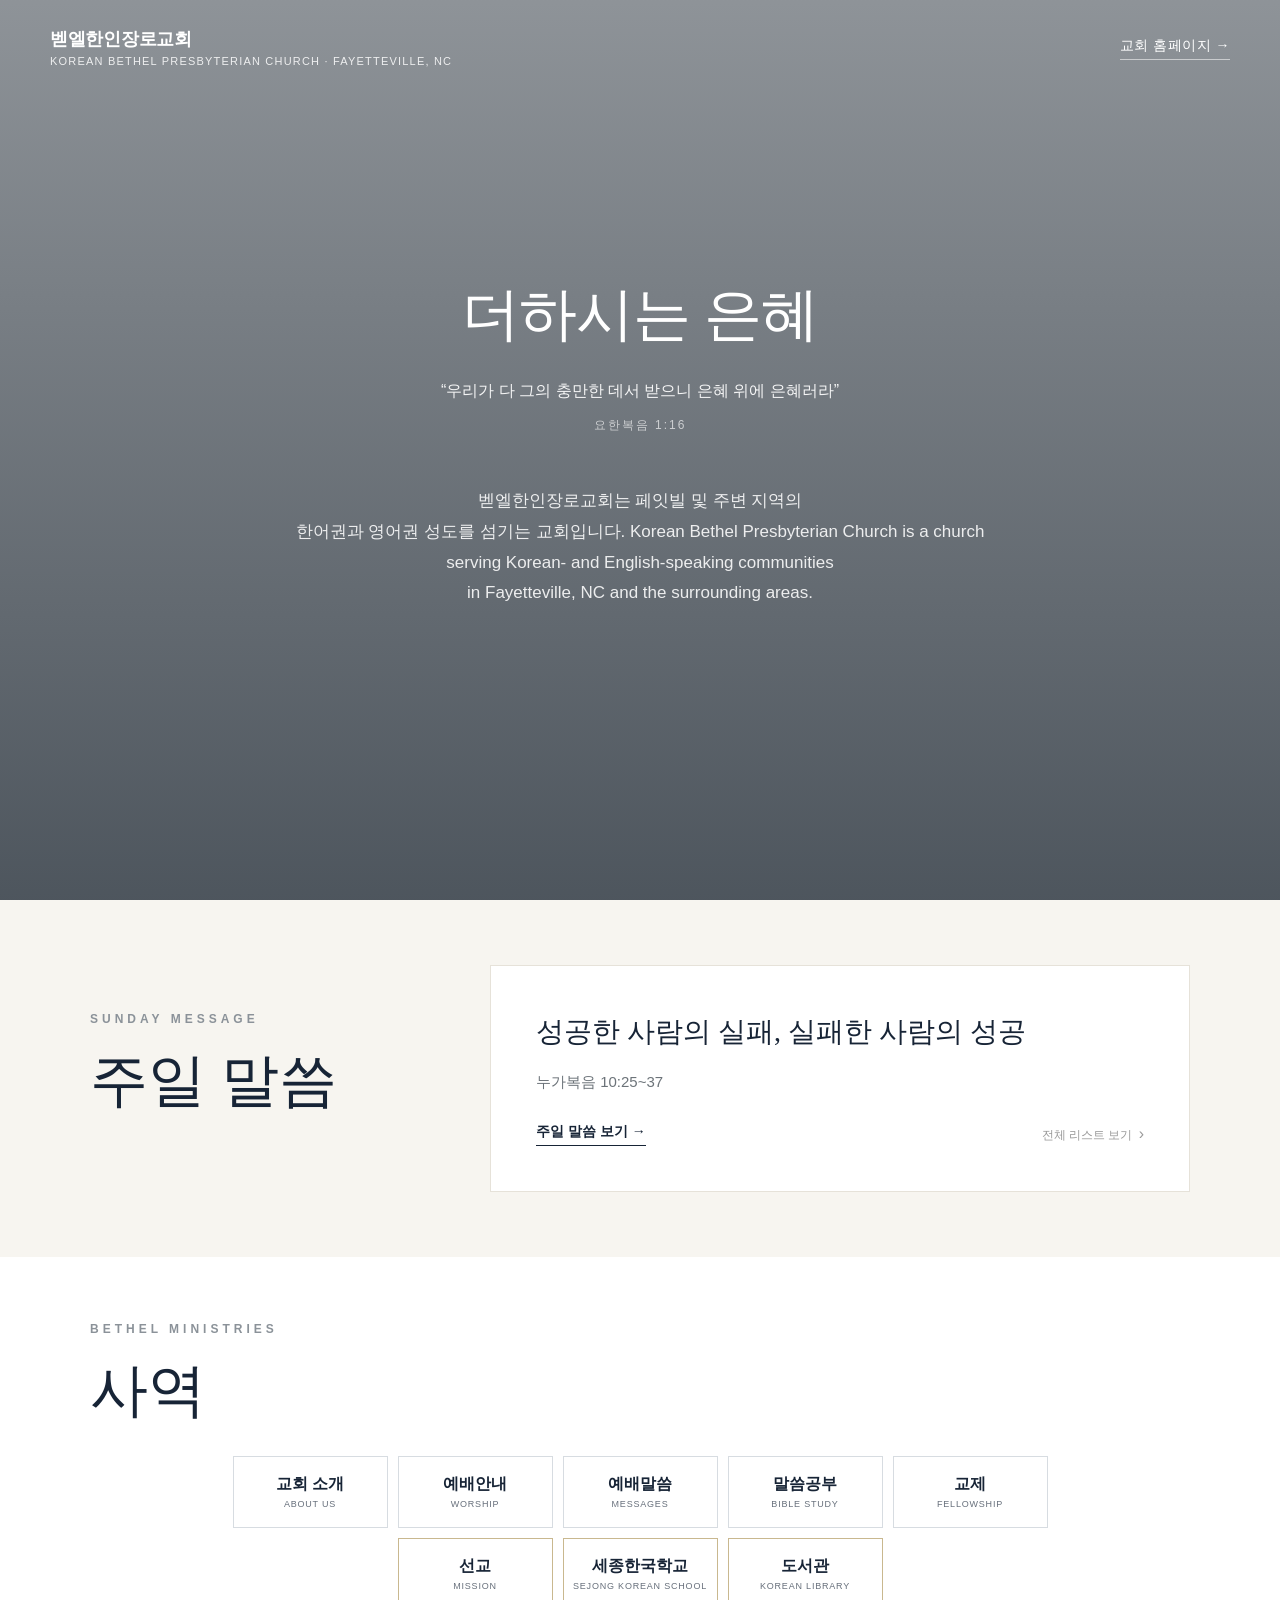
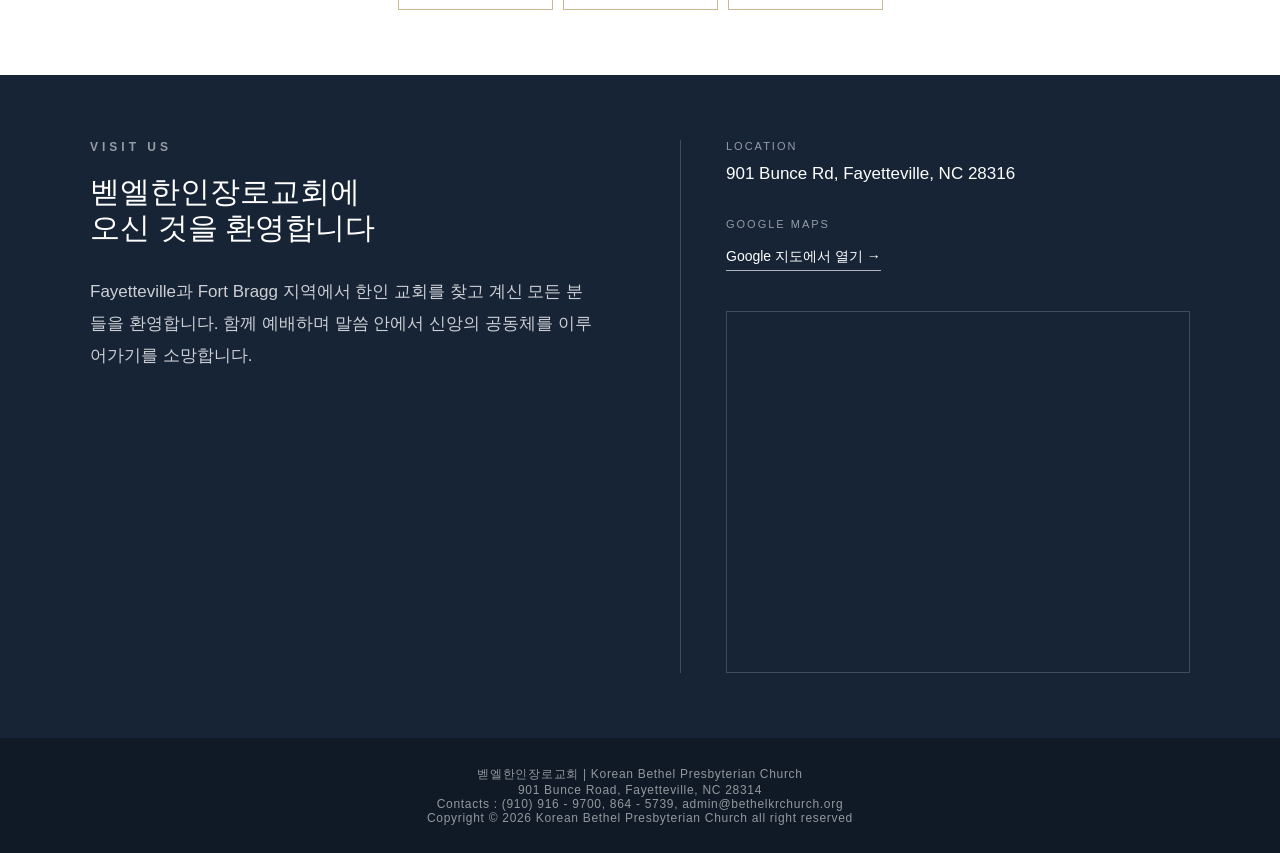
==== index.html @ b71394f2 "Revise church intro and update navigation links Updated church introduction text and added new links" ====
<!DOCTYPE html>
<html lang="ko">
<head>
  <meta charset="UTF-8">
  <meta name="viewport" content="width=device-width, initial-scale=1.0">

  <title>벧엘한인장로교회 | Korean Bethel Presbyterian Church | Fayetteville Korean Church</title>

  <meta name="description"
        content="Korean Bethel Presbyterian Church is a Korean church in Fayetteville, North Carolina. Join us for Korean worship, English ministry, Sunday worship, Bible study, youth ministry, fellowship, Korean school, and Korean library.">

  <meta name="keywords"
        content="Fayetteville Korean Church, Korean Church Fayetteville NC, Fayetteville NC Korean Church, 벧엘한인장로교회, Korean Bethel Presbyterian Church">

  <!-- Google doesn't use meta name="keywords" for ranking -->

  <meta name="robots" content="index, follow">

  <!-- DNS 설정 변경 후 적용
  <link rel="canonical" href="https://bethelkrchurch.org/">
  -->

  <meta property="og:title"
        content="Fayetteville Korean Church | Korean Bethel Presbyterian Church">

  <meta property="og:description"
        content="A Korean church serving Fayetteville, Fort Bragg, and the surrounding North Carolina community.">

  <script type="application/ld+json">
  {
    "@context": "https://schema.org",
    "@type": "Church",
    "name": "Korean Bethel Presbyterian Church",
    "alternateName": "벧엘한인장로교회",
    "url": "https://bethelkrchurch.org/",
    "description": "A Korean church serving Fayetteville, North Carolina and the surrounding community.",
    "address": {
      "@type": "PostalAddress",
      "addressLocality": "Fayetteville",
      "addressRegion": "NC",
      "addressCountry": "US"
    }
  }
  </script>

  
  <link rel="stylesheet" href="./assets/css/style.css">
</head>


<body>


  <!-- ======================================
       HERO: Church Theme
  ======================================= -->

  <section class="hero">

    <header class="header">

      <div class="church-name">

        <div class="ko">
          벧엘한인장로교회
        </div>

        <div class="en">
          Korean Bethel Presbyterian Church
          · Fayetteville, NC
        </div>

      </div>


      <a
        href="https://www.bethelkrchurch.org/"
        target="_blank"
        rel="noopener"
        class="nav-link">

        교회 홈페이지 →

      </a>

    </header>


    <main class="hero-content">

      <!-- SEO / LOCATION -->
      <!-- <h1 class="seo-title"> Fayetteville Korean Church </h1> -->

      <!-- 2026 CHURCH THEME -->
      <!-- <div class="small-title">2026 CHURCH THEME</div> -->
      <div class="theme-korean">더하시는 은혜</div>
      <div class="verse">“우리가 다 그의 충만한 데서 받으니 은혜 위에 은혜러라”
        <span>요한복음 1:16 </span>
      </div>
	  
	  <p class="church-intro">
		벧엘한인장로교회는 페잇빌 및 주변 지역의<br> 
		한어권과 영어권 성도를 섬기는 교회입니다.

		<span class="church-intro-en">
		Korean Bethel Presbyterian Church is a church<br>
		serving Korean- and English-speaking communities<br>
		in Fayetteville, NC and the surrounding areas.
		</span>
	  </p>

    </main>

  </section>



  <!-- ======================================
       SUNDAY MESSAGE
  ======================================= -->

  <section class="section sunday-message">

    <div class="section-inner">
      <div class="message-grid">
	  
        <div>
          <div class="section-label">SUNDAY MESSAGE</div>
          <h2 class="section-title">주일 말씀</h2>
          <!-- <p class="message-description">주일예배 말씀을 만나보세요.</p> -->
        </div>

        <div class="message-card">
          <!-- <div class="date">SUNDAY WORSHIP</div> -->
          <h3>성공한 사람의 실패, 실패한 사람의 성공</h3>
          <p>누가복음 10:25~37</p>

		  <div class="message-links">
			  <a href="https://youtu.be/2qtgqJYjHQY?si=_G63cn7wl_Z23UoJ"
				target="_blank"
				rel="noopener"
				class="text-link">

				주일 말씀 보기 →

			  </a>
			  
			  <a href="https://www.bethelkrchurch.org/board/view.do?&iboardmanagerseq=6"
				target="_blank"
				rel="noopener"
				class="more-link">

				<span style="color:#999">전체 리스트 보기</span> 
				<span class="more-arrow">›</span>
			  </a>
			  
		  </div>
        </div>
      
	  </div>
    </div>

  </section>



  <!-- ======================================
       CHURCH MINISTRY / MENU
  ======================================= -->

  <section class="section ministry-menu">

    <div class="section-inner">

      <div class="section-label">BETHEL MINISTRIES</div>
	  <h2 class="section-title">사역</h2>


      <div class="menu-row menu-row-top">
	  
	  	<a
          href="./about_us.html"
          target="_blank"
          rel="noopener"
          class="menu-card menu-card-primary">
          <div class="ko">교회 소개</div>
          <div class="en">About Us</div>
        </a>

		<a
		  href="./worship.html"
		  class="menu-card menu-card-primary">
		  <div class="ko">예배안내</div>
		  <div class="en">Worship</div>

		</a>

        <a
          href="https://www.bethelkrchurch.org/board/view.do?&iboardmanagerseq=6"
          target="_blank"
          rel="noopener"
          class="menu-card menu-card-primary">
          <div class="ko">예배말씀</div>
          <div class="en">Messages</div>
        </a>
		        
		<a
          href="https://www.bethelkrchurch.org/board/list.do?iboardmanagerseq=16"
          target="_blank"
          rel="noopener"
          class="menu-card menu-card-primary">
          <div class="ko">말씀공부</div>
          <div class="en">Bible Study</div>
        </a>
	
        <a
          href="./community.html"
          target="_blank"
          rel="noopener"
          class="menu-card menu-card-primary">
          <div class="ko">교제</div>
          <div class="en">Fellowship</div>
        </a>

      </div>

      <div class="menu-row menu-row-bottom">

        <a
          href="https://www.bethelkrchurch.org/"
          target="_blank"
          rel="noopener"
          class="menu-card menu-card-secondary">
          <div class="ko">선교</div>
          <div class="en">Mission</div>
        </a>

        <a
          href="https://www.bethelkrchurch.org/"
          target="_blank"
          rel="noopener"
          class="menu-card menu-card-secondary">
          <div class="ko">세종한국학교</div>
          <div class="en">Sejong Korean School</div>
        </a>

        <a
          href="https://www.bethelkrchurch.org/"
          target="_blank"
          rel="noopener"
          class="menu-card menu-card-secondary">
          <div class="ko">도서관</div>
          <div class="en">Korean Library</div>
        </a>

      </div>

    </div>

  </section>



  <!-- ======================================
       VISIT US
  ======================================= -->

  <section class="section visit">

    <div class="section-inner">


      <div class="visit-grid">

        <div>

          <div class="section-label">VISIT US</div>

          <h2 class="section-title visit-title">
            벧엘한인장로교회에<br>
            오신 것을 환영합니다
          </h2>

          <p class="visit-intro">
            Fayetteville과 Fort Bragg 지역에서
            한인 교회를 찾고 계신 모든 분들을
            환영합니다.

            함께 예배하며 말씀 안에서
            신앙의 공동체를 이루어가기를 소망합니다.
          </p>

        </div>



        <div class="visit-info">


          <div class="visit-item">

            <div class="label">
              LOCATION
            </div>

            <div class="value">
              901 Bunce Rd, Fayetteville, NC 28316
            </div>

          </div>
		  
          <div class="visit-item">

            <div class="label">
              GOOGLE MAPS
            </div>

            <a
              href="https://www.google.com/maps/search/?api=1&query=901+Bunce+Rd%2C+Fayetteville%2C+NC+28316"
              target="_blank"
              rel="noopener"
              class="visit-link">
              Google 지도에서 열기 →
            </a>

          </div>

		 <div class="map-wrap">
			<iframe
			  class="google-map"
			  src="https://www.google.com/maps?q=901+Bunce+Rd,Fayetteville,NC+28316&output=embed"
			  title="Korean Bethel Presbyterian Church Google Map"
			  loading="lazy"
			  referrerpolicy="no-referrer-when-downgrade"
			  allowfullscreen>
			</iframe>
		  </div>

        </div>

      </div>

 

    </div>

  </section>



  <!-- ======================================
       FOOTER
  ======================================= -->

  <footer>

	벧엘한인장로교회 | Korean Bethel Presbyterian Church <br>
	901 Bunce Road, Fayetteville, NC 28314  <br> 
	Contacts : (910) 916 - 9700, 864 - 5739, admin@bethelkrchurch.org <br> 
	Copyright © 2026 Korean Bethel Presbyterian Church all right reserved

  </footer>


  <script src="./assets/js/script.js"></script>
</body>

</html>
---- assets/css/style.css ----
/* =========================
       GLOBAL
    ========================== */

    * {
      margin: 0;
      padding: 0;
      box-sizing: border-box;
    }

    html {
      scroll-behavior: smooth;
    }

    body {
      font-family:
        -apple-system,
        BlinkMacSystemFont,
        "Segoe UI",
        "Noto Sans KR",
        Arial,
        sans-serif;

      color: #172436;
      background: #ffffff;
    }

    a {
      text-decoration: none;
    }


    /* =========================
       HERO
    ========================== */

    .hero {
      min-height: 100vh;
      position: relative;
      display: flex;
      align-items: center;
      justify-content: center;
      text-align: center;
      padding: 120px 24px 100px;
      color: #ffffff;
      background:
        linear-gradient(
          rgba(9, 20, 31, 0.46),
          rgba(9, 20, 31, 0.72)
        ),
        url("../images/church.jpg") center center / cover no-repeat;
    }


    /* =========================
       HEADER
    ========================== */

    .header {
      position: absolute;

      top: 0;
      left: 0;

      width: 100%;

      padding: 28px 50px;

      display: flex;
      align-items: center;
      justify-content: space-between;

      z-index: 10;
    }


    .church-name {
      text-align: left;
      line-height: 1.25;
    }


    .church-name .ko {
      font-size: 18px;
      font-weight: 600;
      letter-spacing: -0.3px;
    }


    .church-name .en {
      margin-top: 4px;

      font-size: 11px;
      font-weight: 400;

      letter-spacing: 1.2px;

      text-transform: uppercase;

      opacity: 0.85;
    }


    .nav-link {
      color: #ffffff;

      font-size: 14px;

      letter-spacing: 0.5px;

      border-bottom:
        1px solid rgba(255,255,255,0.55);

      padding-bottom: 4px;
    }


    /* =========================
       HERO CONTENT
    ========================== */

    .hero-content {
      width: 100%;
      max-width: 950px;
      margin-top: 20px;
    }


    .seo-title {
      font-family:
        Georgia,
        "Times New Roman",
        serif;

      font-size: clamp(48px, 7vw, 90px);

      font-weight: 400;
      line-height: 1.05;
      letter-spacing: -2px;
      margin-bottom: 25px;
    }


    .church-intro {
      max-width: 720px;
      margin: 50px auto 55px;
      font-size: 17px;
      line-height: 1.8;
      color: rgba(255,255,255,0.88);
    }


    .small-title {
      font-size: 13px;
      letter-spacing: 4px;
      margin-bottom: 18px;
      opacity: 0.85;
    }


    .theme-korean {
      font-family:
        "Noto Serif KR",
        Georgia,
        serif;

      font-size: clamp(34px, 5vw, 58px);
      font-weight: 400;
      letter-spacing: -1px;
      margin-bottom: 22px;
    }


    .verse {
      font-size: 16px;
      line-height: 1.9;
      color: rgba(255,255,255,0.92);
    }


    .verse span {
      display: block;
      margin-top: 7px;
      font-size: 12px;
      letter-spacing: 2px;
      opacity: 0.7;
    }


    /* =========================
       COMMON SECTION
    ========================== */

    .section {
      padding: 65px 24px;  /* org: 110px 24px */
    }


    .section-inner {
      width: 100%;
      max-width: 1100px;
      margin: 0 auto;
    }


    .section-label {
      font-size: 12px;

      font-weight: 600;

      letter-spacing: 4px;

      text-transform: uppercase;

      margin-bottom: 20px;

      color: #8b9299;
    }


    .section-title {
      font-family:
        Georgia,
        "Times New Roman",
        serif;

      font-size:
        clamp(38px, 5vw, 58px);

      font-weight: 400;

      line-height: 1.2;

      margin-bottom: 30px;

      color: #172436;
    }


    /* =========================
       SUNDAY MESSAGE
    ========================== */

	.sunday-message {
	  background: #f7f5f0;
	  /* padding-top: 65px; 
	  padding-bottom: 65px; */
	}


    .message-grid {
      display: grid;

      grid-template-columns: 0.8fr 1.4fr;

      gap: 0px;

      align-items: center;
    }


    .message-description {
      font-size: 17px;

      line-height: 1.9;

      color: #5c6670;

      max-width: 650px;
    }


    .message-card {
      background: #ffffff;

      padding: 45px;

      border: 1px solid #e6e2d9;
    }


    .message-card .date {
      font-size: 12px;

      letter-spacing: 2px;

      color: #94999e;

      margin-bottom: 20px;
    }


    .message-card h3 {
      font-family:
        "Noto Serif KR",
        Georgia,
        serif;

      font-size: 28px;

      line-height: 1.5;

      font-weight: 500;

      margin-bottom: 15px;

      color: #172436;
    }


    .message-card p {
      font-size: 15px;
      line-height: 1.8;
      color: #6c7379;
      margin-bottom: 28px;
    }
	
	.message-links {
	  display: flex;
	  align-items: center;
	  width: 100%;
	}

	.more-link {
	  margin-left: auto;
	  display: inline-block;
	  color: #9a9a9a;
	  font-size: 12px;
	  font-weight: 400;
	  transition: color 0.2s ease;
	  text-decoration: none;
	}

	.more-link:hover {
	  color: #555555;
	}

	.more-arrow {
	  margin-left: 3px;
	  font-size: 16px;
	}


    .text-link {
      display: inline-block;
      color: #172436;
      font-size: 14px;
      font-weight: 600;
      border-bottom: 1px solid #172436;
      padding-bottom: 4px;
    }


    /* =========================
       MINISTRY MENU
    ========================== */

    .ministry-menu {
      background: #ffffff;
      text-align: center;
    }
	
	.ministry-menu .section-label,
	.ministry-menu .section-title {
	  text-align: left;
	}

    .menu-intro {
      max-width: 650px;
      margin: 0 auto 55px;
      font-size: 16px;
      line-height: 1.8;
      color: #6b747c;
    }

    .menu-row {
      display: flex;
      justify-content: center;
      gap: 10px;
    }

    .menu-row-top {
      margin-bottom: 10px;
    }

    .menu-card {
      width: 155px;
      height: 72px;
      padding: 10px 8px;

      display: flex;
      flex-direction: column;
      justify-content: center;
      align-items: center;

      background: #ffffff;
      color: #172436;
      white-space: nowrap;
      transition: 0.25s ease;
    }

    .menu-card-primary {
      border: 1px solid #d7dce1;
    }

    .menu-card-secondary {
      border: 1px solid #c9b88f;
    }

    .menu-card:hover {
      background: #172436;
      color: #ffffff;
      transform: translateY(-2px);
    }

    .menu-card .ko {
      font-size: 16px;
      font-weight: 600;
      margin-bottom: 4px;
    }

    .menu-card .en {
      font-size: 9px;
      letter-spacing: 0.8px;
      opacity: 0.65;
      text-transform: uppercase;
      white-space: nowrap;
    }


    /* =========================
       VISIT US
    ========================== */

    .visit {
      background: #172436;

      color: #ffffff;
    }


    .visit .section-label {
      color: rgba(255,255,255,0.55);
    }


    .visit .section-title {
      color: #ffffff;
	  font-size: 30px;
	  white-space: nowrap;
    }


    .visit-grid {
      display: grid;

      grid-template-columns:
        1fr 1fr;

      gap: 80px;
    }


    .visit-intro {
      font-size: 17px;

      line-height: 1.9;

      color:
        rgba(255,255,255,0.78);

      max-width: 520px;
    }


    .visit-info {
      border-left:
        1px solid rgba(255,255,255,0.18);

      padding-left: 45px;
    }


    .visit-item {
      margin-bottom: 30px;
    }


    .visit-item .label {
      font-size: 11px;

      letter-spacing: 2px;

      text-transform: uppercase;

      opacity: 0.55;

      margin-bottom: 8px;
    }


    .visit-item .value {
      font-size: 17px;

      line-height: 1.7;
    }


    .visit-link {
      display: inline-block;

      margin-top: 10px;

      color: #ffffff;

      font-size: 14px;

      border-bottom:
        1px solid rgba(255,255,255,0.65);

      padding-bottom: 4px;
    }


    .map-wrap {
      margin-top: 40px;
      width: 100%;
      overflow: hidden;
      border: 1px solid rgba(255,255,255,0.18);
    }

    .google-map {
      display: block;
      width: 100%;
      height: 360px;
      border: 0;
    }


    /* =========================
       FOOTER
    ========================== */

    footer {
      background: #101a26;

      color:
        rgba(255,255,255,0.55);

      text-align: center;

      font-size: 12px;

      padding: 28px 20px;

      letter-spacing: 0.7px;
    }


    /* =========================
       TABLET
    ========================== */

    @media (max-width: 950px) {

      .message-grid,
      .visit-grid {

        grid-template-columns: 1fr;
        gap: 5px;
      }


      .visit-info {

        border-left: none;

        border-top:
          1px solid rgba(255,255,255,0.18);

        padding-left: 0;

        padding-top: 35px;
      }

    }


    /* =========================
       MOBILE
    ========================== */

    @media (max-width: 700px) {

      .hero {

        min-height: 100svh;
        padding: 125px 20px 80px;
      }


      .header {

        padding: 21px 20px;
        align-items: flex-start;
      }


      .church-name .ko {

        font-size: 15px;
      }


      .church-name .en {

        font-size: 8px;
        max-width: 190px;
        line-height: 1.5;
      }


      .nav-link {

        font-size: 11px;
        white-space: nowrap;
      }


      .seo-title {

        font-size: clamp(39px, 12vw, 58px);
        letter-spacing: -1.5px;
      }


      .church-intro {

        font-size: 14px;
        margin-bottom: 42px;
      }


      .small-title {

        font-size: 10px;
        letter-spacing: 3px;
      }


      .theme-korean {

        font-size: 35px;
      }


      .verse {

        font-size: 14px;
        line-height: 1.8;
      }


      .section {

        padding: 50px 20px;
      }


      .section-title {

        font-size: 37px;
      }


      .message-card {

        padding: 30px 24px;
      }


      .message-card h3 {

        font-size: 24px;
      }


      .menu-row {
        flex-wrap: wrap;
        gap: 10px;
      }

      .menu-row-top {
        margin-bottom: 10px;
      }

      .menu-card {
        width: 140px;
        height: 68px;
        padding: 10px 8px;
      }

      .menu-card .ko {
        font-size: 15px;
      }

      .menu-card .en {
        font-size: 8px;
        letter-spacing: 0.6px;
      }

	  .visit-title {
		font-size: 30px;
	  }

	  .visit-title span {
		white-space: nowrap;
	  }

      .map-wrap {
        margin-top: 28px;
      }

      .google-map {
        height: 280px;
      }
	  
    }
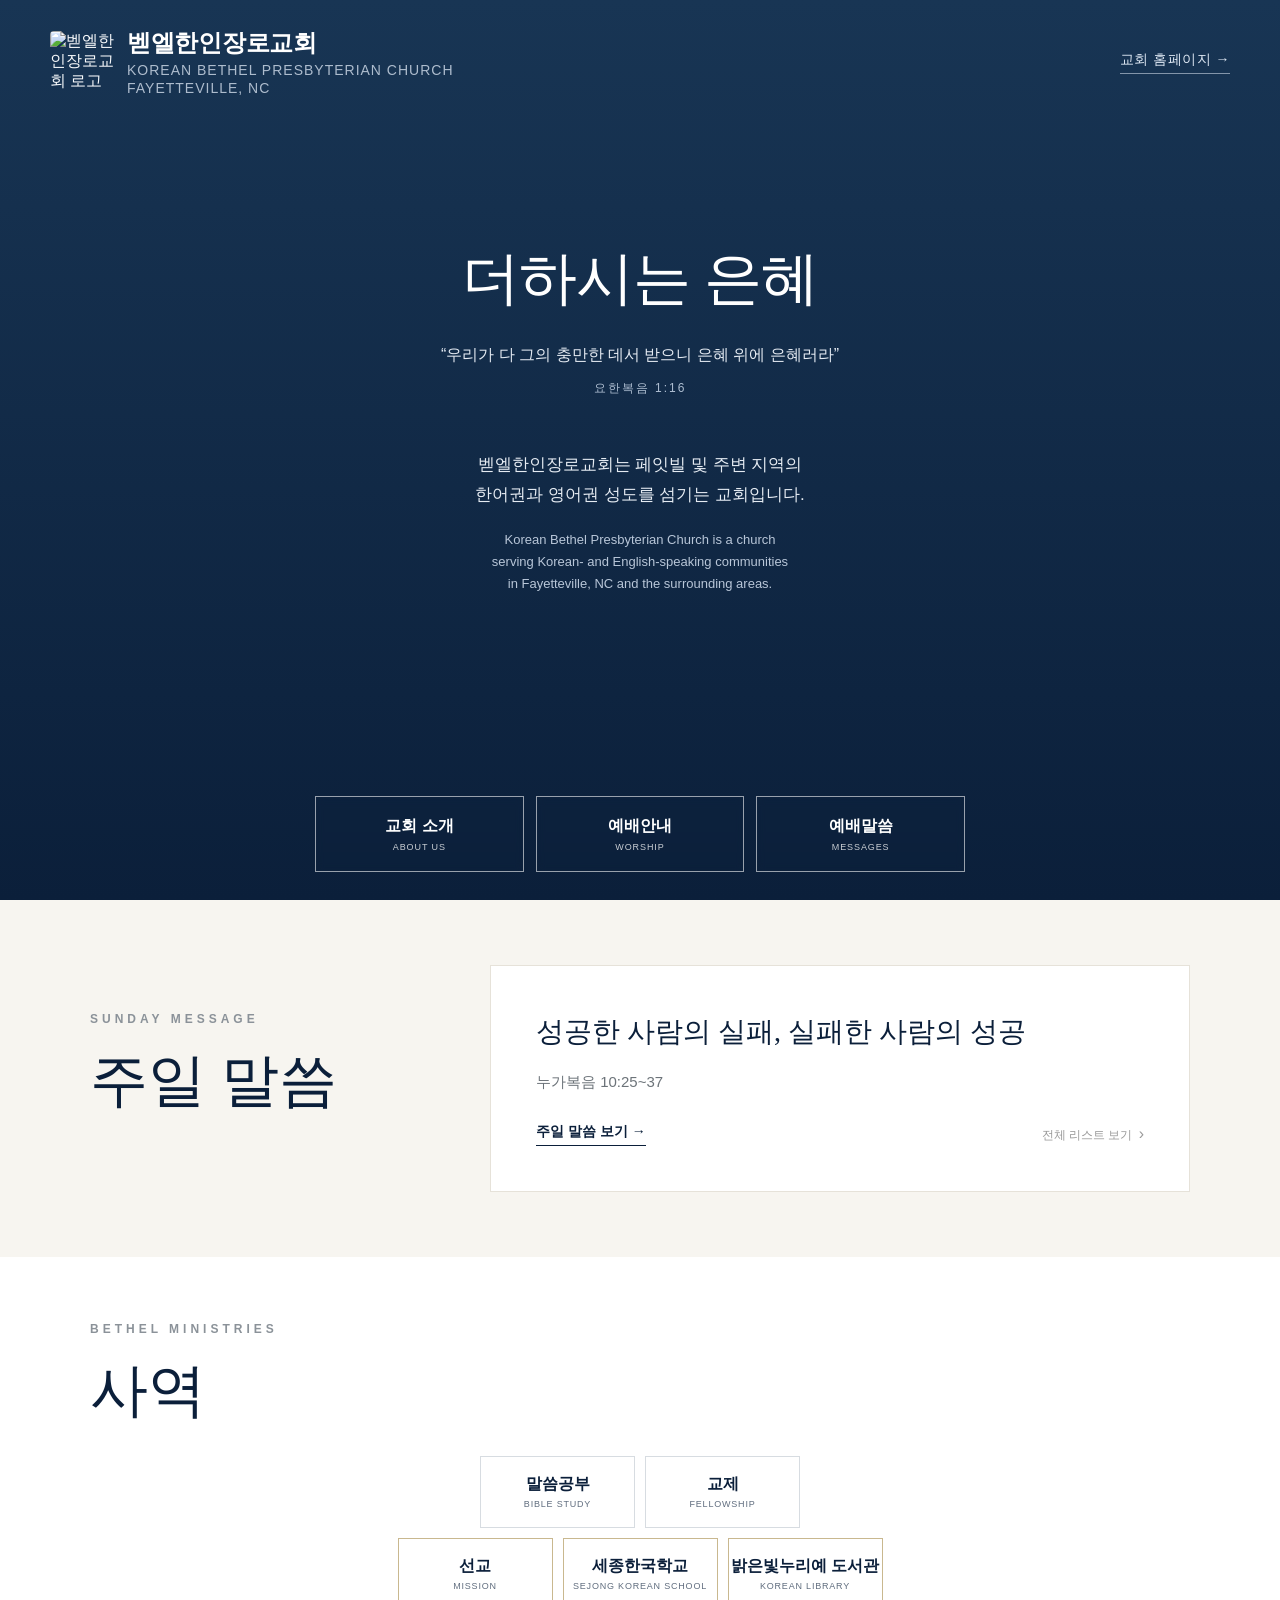
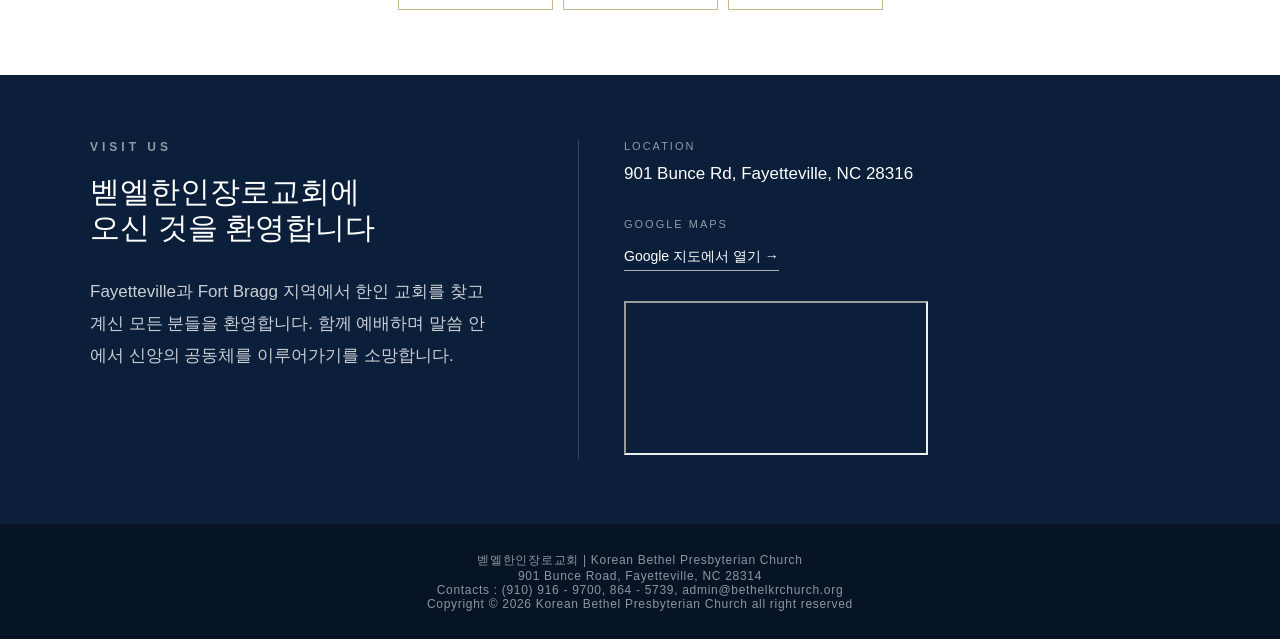
==== commit 1d5f95d8: "Refactor header and navigation in index.html Updated church name display and added logo. Enhanced na" ====
--- a/index.html
+++ b/index.html
@@ -61,13 +61,20 @@
 
       <div class="church-name">
 
-        <div class="ko">
-          벧엘한인장로교회
-        </div>
-
-        <div class="en">
-          Korean Bethel Presbyterian Church
-          · Fayetteville, NC
+        <img
+          src="./assets/images/logo.jpg"
+          alt="벧엘한인장로교회 로고"
+          class="church-logo">
+
+        <div class="church-name-text">
+          <div class="ko">
+            벧엘한인장로교회
+          </div>
+
+          <div class="en">
+            Korean Bethel Presbyterian Church <br>
+            Fayetteville, NC
+          </div>
         </div>
 
       </div>
@@ -110,6 +117,34 @@
 	  </p>
 
     </main>
+
+    <nav class="hero-menu" aria-label="주요 메뉴">
+      <a
+        href="./about_us.html"
+        target="_blank"
+        rel="noopener"
+        class="hero-menu-card">
+        <span class="ko">교회 소개</span>
+        <span class="en">About Us</span>
+      </a>
+
+      <a
+        id="worship-menu"
+        href="./worship.html"
+        class="hero-menu-card">
+        <span class="ko">예배안내</span>
+        <span class="en">Worship</span>
+      </a>
+
+      <a
+        href="https://www.bethelkrchurch.org/board/view.do?&amp;iboardmanagerseq=6"
+        target="_blank"
+        rel="noopener"
+        class="hero-menu-card">
+        <span class="ko">예배말씀</span>
+        <span class="en">Messages</span>
+      </a>
+    </nav>
 
   </section>
 
@@ -177,33 +212,7 @@
 
 
       <div class="menu-row menu-row-top">
-	  
-	  	<a
-          href="./about_us.html"
-          target="_blank"
-          rel="noopener"
-          class="menu-card menu-card-primary">
-          <div class="ko">교회 소개</div>
-          <div class="en">About Us</div>
-        </a>
-
-		<a
-		  href="./worship.html"
-		  class="menu-card menu-card-primary">
-		  <div class="ko">예배안내</div>
-		  <div class="en">Worship</div>
-
-		</a>
-
-        <a
-          href="https://www.bethelkrchurch.org/board/view.do?&iboardmanagerseq=6"
-          target="_blank"
-          rel="noopener"
-          class="menu-card menu-card-primary">
-          <div class="ko">예배말씀</div>
-          <div class="en">Messages</div>
-        </a>
-		        
+
 		<a
           href="https://www.bethelkrchurch.org/board/list.do?iboardmanagerseq=16"
           target="_blank"
@@ -227,7 +236,7 @@
       <div class="menu-row menu-row-bottom">
 
         <a
-          href="https://www.bethelkrchurch.org/"
+          href="https://www.bethelkrchurch.org/board/view.do?iboardmanagerseq=19"
           target="_blank"
           rel="noopener"
           class="menu-card menu-card-secondary">
@@ -236,7 +245,7 @@
         </a>
 
         <a
-          href="https://www.bethelkrchurch.org/"
+          href="https://www.bethelkrchurch.org/board/list.do?iboardmanagerseq=30"
           target="_blank"
           rel="noopener"
           class="menu-card menu-card-secondary">
@@ -245,11 +254,11 @@
         </a>
 
         <a
-          href="https://www.bethelkrchurch.org/"
+          href="https://www.bethelkrchurch.org/dataroom/bookdataroomlist.do?idataroomgrpseq=1&idataroommgrseq=1"
           target="_blank"
           rel="noopener"
           class="menu-card menu-card-secondary">
-          <div class="ko">도서관</div>
+          <div class="ko">밝은빛누리예 도서관</div>
           <div class="en">Korean Library</div>
         </a>
 
--- a/assets/css/style.css
+++ b/assets/css/style.css
@@ -21,7 +21,7 @@
         Arial,
         sans-serif;
 
-      color: #172436;
+      color: #0B1F3A;
       background: #ffffff;
     }
 
@@ -41,14 +41,19 @@
       align-items: center;
       justify-content: center;
       text-align: center;
-      padding: 120px 24px 100px;
+      padding: 120px 24px 150px;
       color: #ffffff;
-      background:
-        linear-gradient(
-          rgba(9, 20, 31, 0.46),
-          rgba(9, 20, 31, 0.72)
-        ),
-        url("../images/church.jpg") center center / cover no-repeat;
+      overflow: hidden;
+      background: linear-gradient(180deg, #183554 0%, #0B1F3A 100%);
+    }
+
+
+    .hero::before {
+      content: "";
+      position: absolute;
+      inset: 0;
+      z-index: 0;
+      background: url("../images/church.jpg") center center / cover no-repeat;
     }
 
 
@@ -75,28 +80,47 @@
 
 
     .church-name {
+      display: flex;
+      align-items: center;
+      gap: 13px;
       text-align: left;
       line-height: 1.25;
     }
 
 
+    .church-logo {
+      width: 64px;
+      height: 64px;
+      object-fit: contain;
+      object-position: center;
+      border-radius: 4px;
+      flex: 0 0 auto;
+    }
+
+
+    .church-name-text {
+      min-width: 0;
+    }
+
+
     .church-name .ko {
-      font-size: 18px;
+      font-size: 24px;
       font-weight: 600;
       letter-spacing: -0.3px;
+			color: #FFFFFF;
     }
 
 
     .church-name .en {
       margin-top: 4px;
 
-      font-size: 11px;
+      font-size: 14px;
       font-weight: 400;
 
-      letter-spacing: 1.2px;
-
+      letter-spacing: 1px;
       text-transform: uppercase;
 
+			color: #C8D4E3;
       opacity: 0.85;
     }
 
@@ -120,6 +144,8 @@
     ========================== */
 
     .hero-content {
+      position: relative;
+      z-index: 1;
       width: 100%;
       max-width: 950px;
       margin-top: 20px;
@@ -188,6 +214,67 @@
 
 
     /* =========================
+       HERO MENU
+    ========================== */
+
+    .hero-menu {
+      position: absolute;
+      left: 50%;
+      bottom: 28px;
+      width: calc(100% - 48px);
+      max-width: 650px;
+      margin: 0;
+      display: grid;
+      grid-template-columns: repeat(3, minmax(0, 1fr));
+      gap: 12px;
+      transform: translateX(-50%);
+      z-index: 2;
+    }
+
+    .hero-menu-card {
+      min-height: 76px;
+      padding: 14px 12px;
+      display: flex;
+      flex-direction: column;
+      align-items: center;
+      justify-content: center;
+      color: #ffffff;
+      background: transparent;
+      border: 1px solid rgba(255, 255, 255, 0.58);
+      backdrop-filter: blur(4px);
+      -webkit-backdrop-filter: blur(4px);
+      transition: background-color 0.25s ease, border-color 0.25s ease,
+        transform 0.25s ease;
+    }
+
+    .hero-menu-card:hover,
+    .hero-menu-card:focus-visible {
+      color: #0B1F3A;
+      background: #ffffff;
+      border-color: #ffffff;
+      transform: translateY(-2px);
+      outline: none;
+    }
+
+    .hero-menu-card .ko {
+      font-size: 16px;
+      font-weight: 600;
+      margin-bottom: 5px;
+    }
+
+    .hero-menu-card .en {
+      font-size: 9px;
+      letter-spacing: 0.9px;
+      text-transform: uppercase;
+      opacity: 0.78;
+    }
+
+    #worship-menu {
+      scroll-margin-top: 24px;
+    }
+
+
+    /* =========================
        COMMON SECTION
     ========================== */
 
@@ -233,7 +320,7 @@
 
       margin-bottom: 30px;
 
-      color: #172436;
+      color: #0B1F3A;
     }
 
 
@@ -304,7 +391,7 @@
 
       margin-bottom: 15px;
 
-      color: #172436;
+      color: #0B1F3A;
     }
 
 
@@ -343,10 +430,10 @@
 
     .text-link {
       display: inline-block;
-      color: #172436;
+      color: #0B1F3A;
       font-size: 14px;
       font-weight: 600;
-      border-bottom: 1px solid #172436;
+      border-bottom: 1px solid #0B1F3A;
       padding-bottom: 4px;
     }
 
@@ -394,7 +481,7 @@
       align-items: center;
 
       background: #ffffff;
-      color: #172436;
+      color: #0B1F3A;
       white-space: nowrap;
       transition: 0.25s ease;
     }
@@ -408,7 +495,7 @@
     }
 
     .menu-card:hover {
-      background: #172436;
+      background: #0B1F3A;
       color: #ffffff;
       transform: translateY(-2px);
     }
@@ -433,7 +520,7 @@
     ========================== */
 
     .visit {
-      background: #172436;
+      background: #0B1F3A;
 
       color: #ffffff;
     }
@@ -454,8 +541,7 @@
     .visit-grid {
       display: grid;
 
-      grid-template-columns:
-        1fr 1fr;
+      grid-template-columns: 0.8fr 1.2fr;
 
       gap: 80px;
     }
@@ -522,27 +608,12 @@
     }
 
 
-    .map-wrap {
-      margin-top: 40px;
-      width: 100%;
-      overflow: hidden;
-      border: 1px solid rgba(255,255,255,0.18);
-    }
-
-    .google-map {
-      display: block;
-      width: 100%;
-      height: 360px;
-      border: 0;
-    }
-
-
     /* =========================
        FOOTER
     ========================== */
 
     footer {
-      background: #101a26;
+      background: #071426;
 
       color:
         rgba(255,255,255,0.55);
@@ -557,6 +628,68 @@
     }
 
 
+
+
+    /* =========================
+       NAVY HERO TEXT THEME
+    ========================== */
+
+    .hero {
+      color: #F8FAFC;
+    }
+
+    .church-name .ko {
+      font-size: 24px;
+      font-weight: 600;
+      letter-spacing: -0.3px;
+			color: #FFFFFF;
+    }
+
+
+    .church-name .en {
+      margin-top: 4px;
+
+      font-size: 14px;
+      font-weight: 400;
+
+      letter-spacing: 1px;
+      text-transform: uppercase;
+
+			color: #C8D4E3;
+      opacity: 0.85;
+    }
+
+    .nav-link {
+      color: #DCE6F2;
+      border-bottom: 1px solid rgba(220, 230, 242, 0.55);
+    }
+
+    .theme-korean {
+      color: #FFFFFF;
+    }
+
+    .verse {
+      color: #E4EAF2;
+    }
+
+    .verse span {
+      color: #AEBED1;
+      opacity: 1;
+    }
+
+    .church-intro {
+      color: #E5EBF2;
+    }
+
+    .church-intro-en {
+      display: block;
+      margin-top: 18px;
+      font-size: 13px;
+      line-height: 1.7;
+      color: #B8C6D8;
+    }
+
+
     /* =========================
        TABLET
     ========================== */
@@ -595,7 +728,7 @@
       .hero {
 
         min-height: 100svh;
-        padding: 125px 20px 80px;
+        padding: 125px 20px 115px;
       }
 
 
@@ -606,18 +739,37 @@
       }
 
 
-      .church-name .ko {
-
-        font-size: 15px;
-      }
-
-
-      .church-name .en {
-
-        font-size: 8px;
-        max-width: 190px;
-        line-height: 1.5;
-      }
+      .church-name {
+        gap: 9px;
+      }
+
+
+      .church-logo {
+        width: 48px;
+        height: 48px;
+      }
+
+
+    .church-name .ko {
+      font-size: 24px;
+      font-weight: 600;
+      letter-spacing: -0.3px;
+			color: #FFFFFF;
+    }
+
+
+    .church-name .en {
+      margin-top: 4px;
+
+      font-size: 14px;
+      font-weight: 400;
+
+      letter-spacing: 1px;
+      text-transform: uppercase;
+
+			color: #C8D4E3;
+      opacity: 0.85;
+    }
 
 
       .nav-link {
@@ -637,7 +789,34 @@
       .church-intro {
 
         font-size: 14px;
-        margin-bottom: 42px;
+        margin: 36px auto 36px;
+      }
+
+
+      .hero-menu {
+        bottom: 18px;
+        width: calc(100% - 28px);
+        max-width: 440px;
+        grid-template-columns: repeat(3, minmax(0, 1fr));
+        gap: 7px;
+      }
+
+
+      .hero-menu-card {
+        min-width: 0;
+        min-height: 66px;
+        padding: 11px 5px;
+      }
+
+
+      .hero-menu-card .ko {
+        font-size: 14px;
+      }
+
+
+      .hero-menu-card .en {
+        font-size: 7px;
+        letter-spacing: 0.45px;
       }
 
 
@@ -716,15 +895,25 @@
 	  .visit-title span {
 		white-space: nowrap;
 	  }
-
-      .map-wrap {
-        margin-top: 28px;
-      }
-
-      .google-map {
-        height: 280px;
-      }
 	  
     }
 
+
+    @media (max-width: 380px) {
+
+      .hero {
+        padding-left: 14px;
+        padding-right: 14px;
+      }
+
+      .hero-menu-card .ko {
+        font-size: 13px;
+      }
+
+      .hero-menu-card .en {
+        font-size: 6.5px;
+      }
+
+    }
+
   
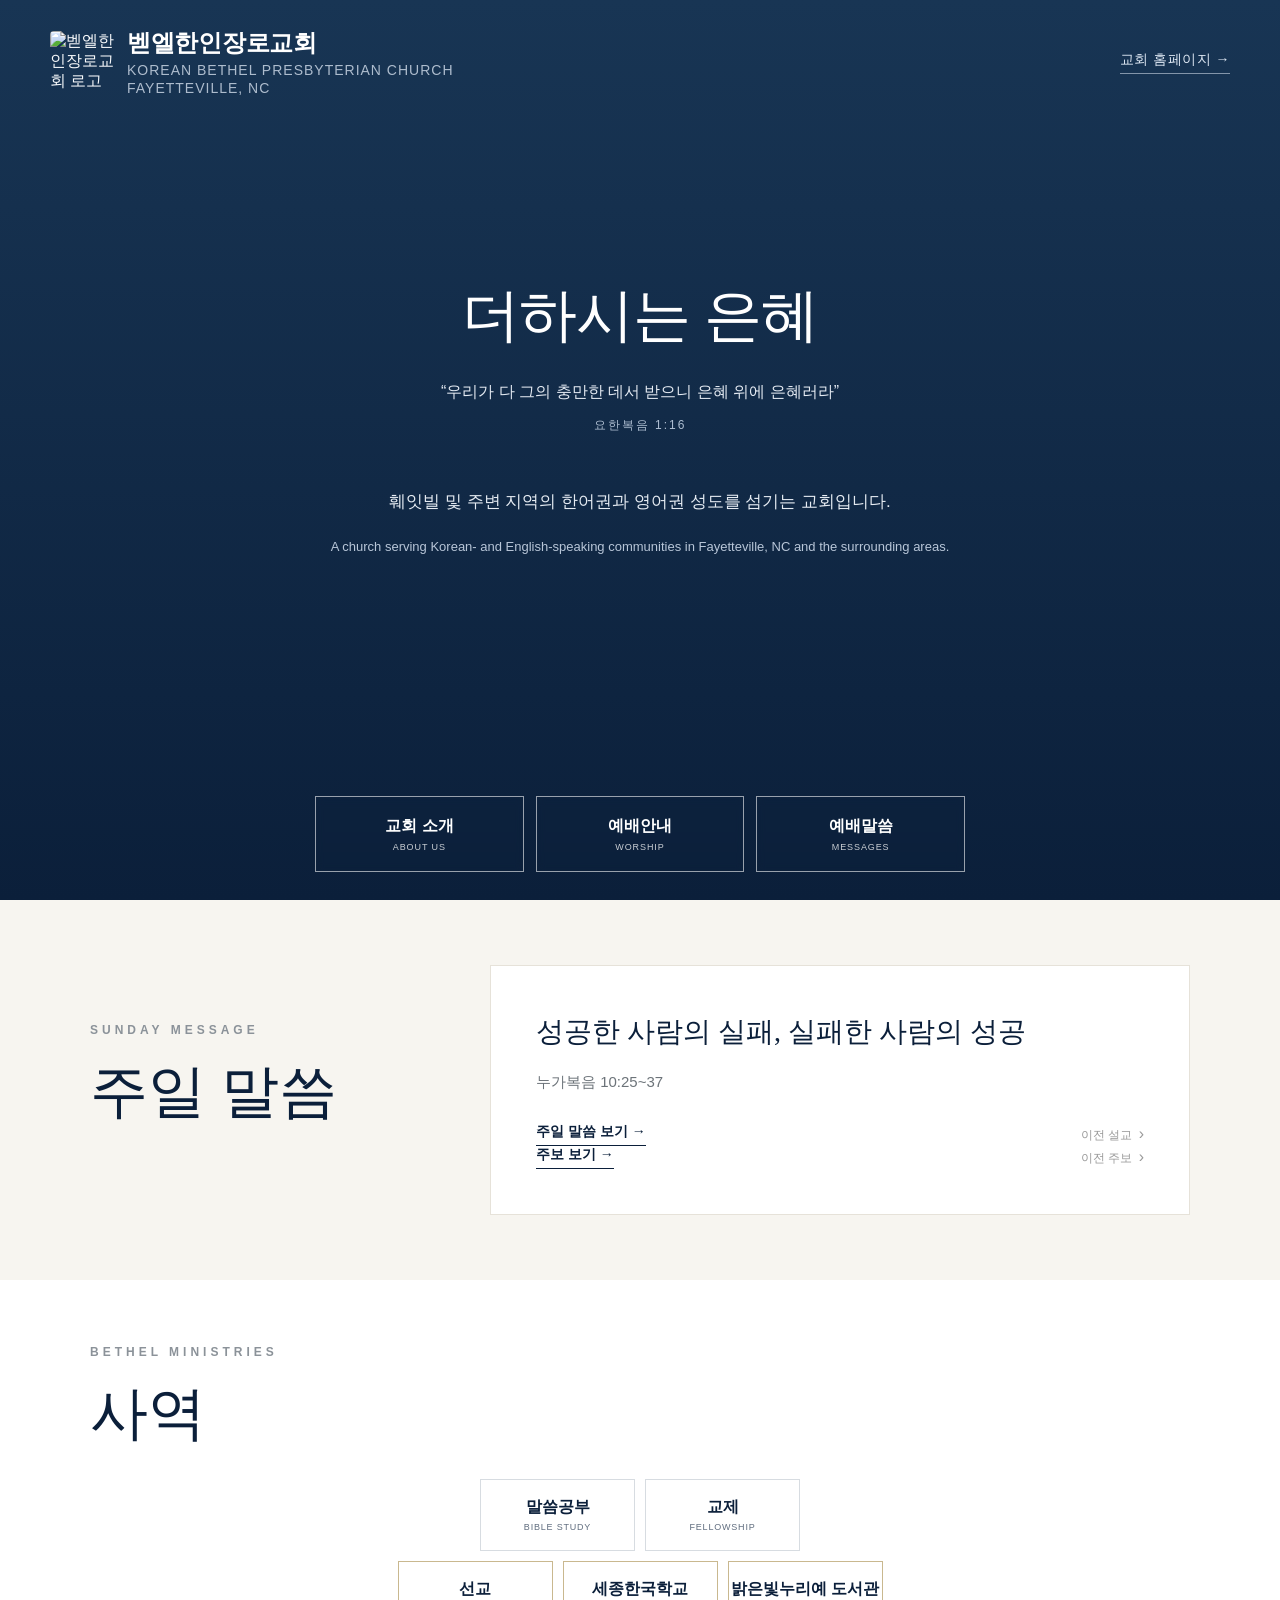
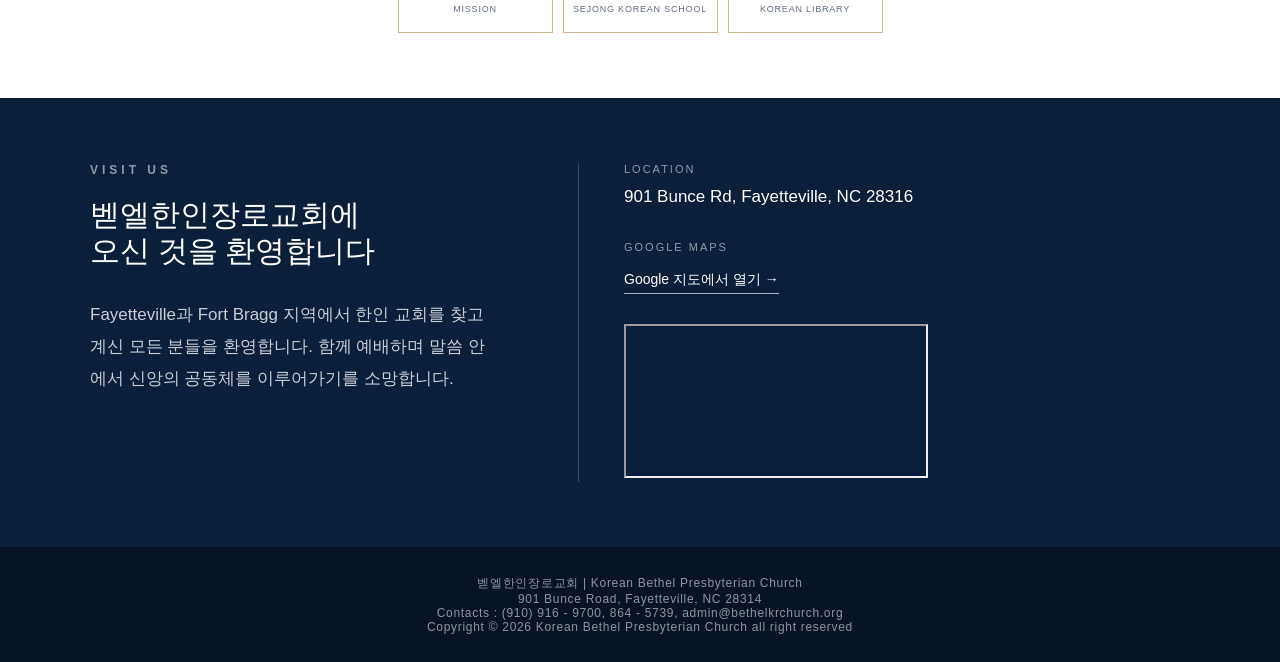
==== commit 041fd2c9: "Update church theme and introduction layout Refactor HTML structure for church theme and intro secti" ====
--- a/index.html
+++ b/index.html
@@ -100,18 +100,21 @@
 
       <!-- 2026 CHURCH THEME -->
       <!-- <div class="small-title">2026 CHURCH THEME</div> -->
-      <div class="theme-korean">더하시는 은혜</div>
-      <div class="verse">“우리가 다 그의 충만한 데서 받으니 은혜 위에 은혜러라”
-        <span>요한복음 1:16 </span>
+      <div class="hero-theme-group">
+        <div class="theme-korean">더하시는 은혜</div>
+        <div class="verse">“우리가 다 그의 충만한 데서 받으니 은혜 위에 은혜러라”
+          <span>요한복음 1:16 </span>
+        </div>
       </div>
 	  
 	  <p class="church-intro">
-		벧엘한인장로교회는 페잇빌 및 주변 지역의<br> 
+		<span class="church-intro-ko">
+		훼잇빌 및 주변 지역의 
 		한어권과 영어권 성도를 섬기는 교회입니다.
+		</span>
 
 		<span class="church-intro-en">
-		Korean Bethel Presbyterian Church is a church<br>
-		serving Korean- and English-speaking communities<br>
+		A church serving Korean- and English-speaking communities
 		in Fayetteville, NC and the surrounding areas.
 		</span>
 	  </p>
@@ -172,25 +175,46 @@
 
 		  <div class="message-links">
 			  <a href="https://youtu.be/2qtgqJYjHQY?si=_G63cn7wl_Z23UoJ"
-				target="_blank"
-				rel="noopener"
-				class="text-link">
-
-				주일 말씀 보기 →
+					target="_blank"
+					rel="noopener"
+					class="text-link">
+
+					주일 말씀 보기 →
 
 			  </a>
 			  
 			  <a href="https://www.bethelkrchurch.org/board/view.do?&iboardmanagerseq=6"
-				target="_blank"
-				rel="noopener"
-				class="more-link">
-
-				<span style="color:#999">전체 리스트 보기</span> 
-				<span class="more-arrow">›</span>
+					target="_blank"
+					rel="noopener"
+					class="more-link">
+
+					<span style="color:#999">이전 설교</span> 
+					<span class="more-arrow">›</span>
 			  </a>
 			  
 		  </div>
-        </div>
+			
+			<div class="message-links">
+			  <a href="https://www.bethelkrchurch.org/board/list.do?iboardmanagerseq=24"
+					target="_blank"
+					rel="noopener"
+					class="text-link">
+
+					주보 보기 →
+
+			  </a>
+			  
+			  <a href="https://www.bethelkrchurch.org/board/list.do?iboardmanagerseq=24"
+					target="_blank"
+					rel="noopener"
+					class="more-link">
+
+					<span style="color:#999">이전 주보</span> 
+					<span class="more-arrow">›</span>
+			  </a>
+			  
+		  </div>
+    </div>
       
 	  </div>
     </div>
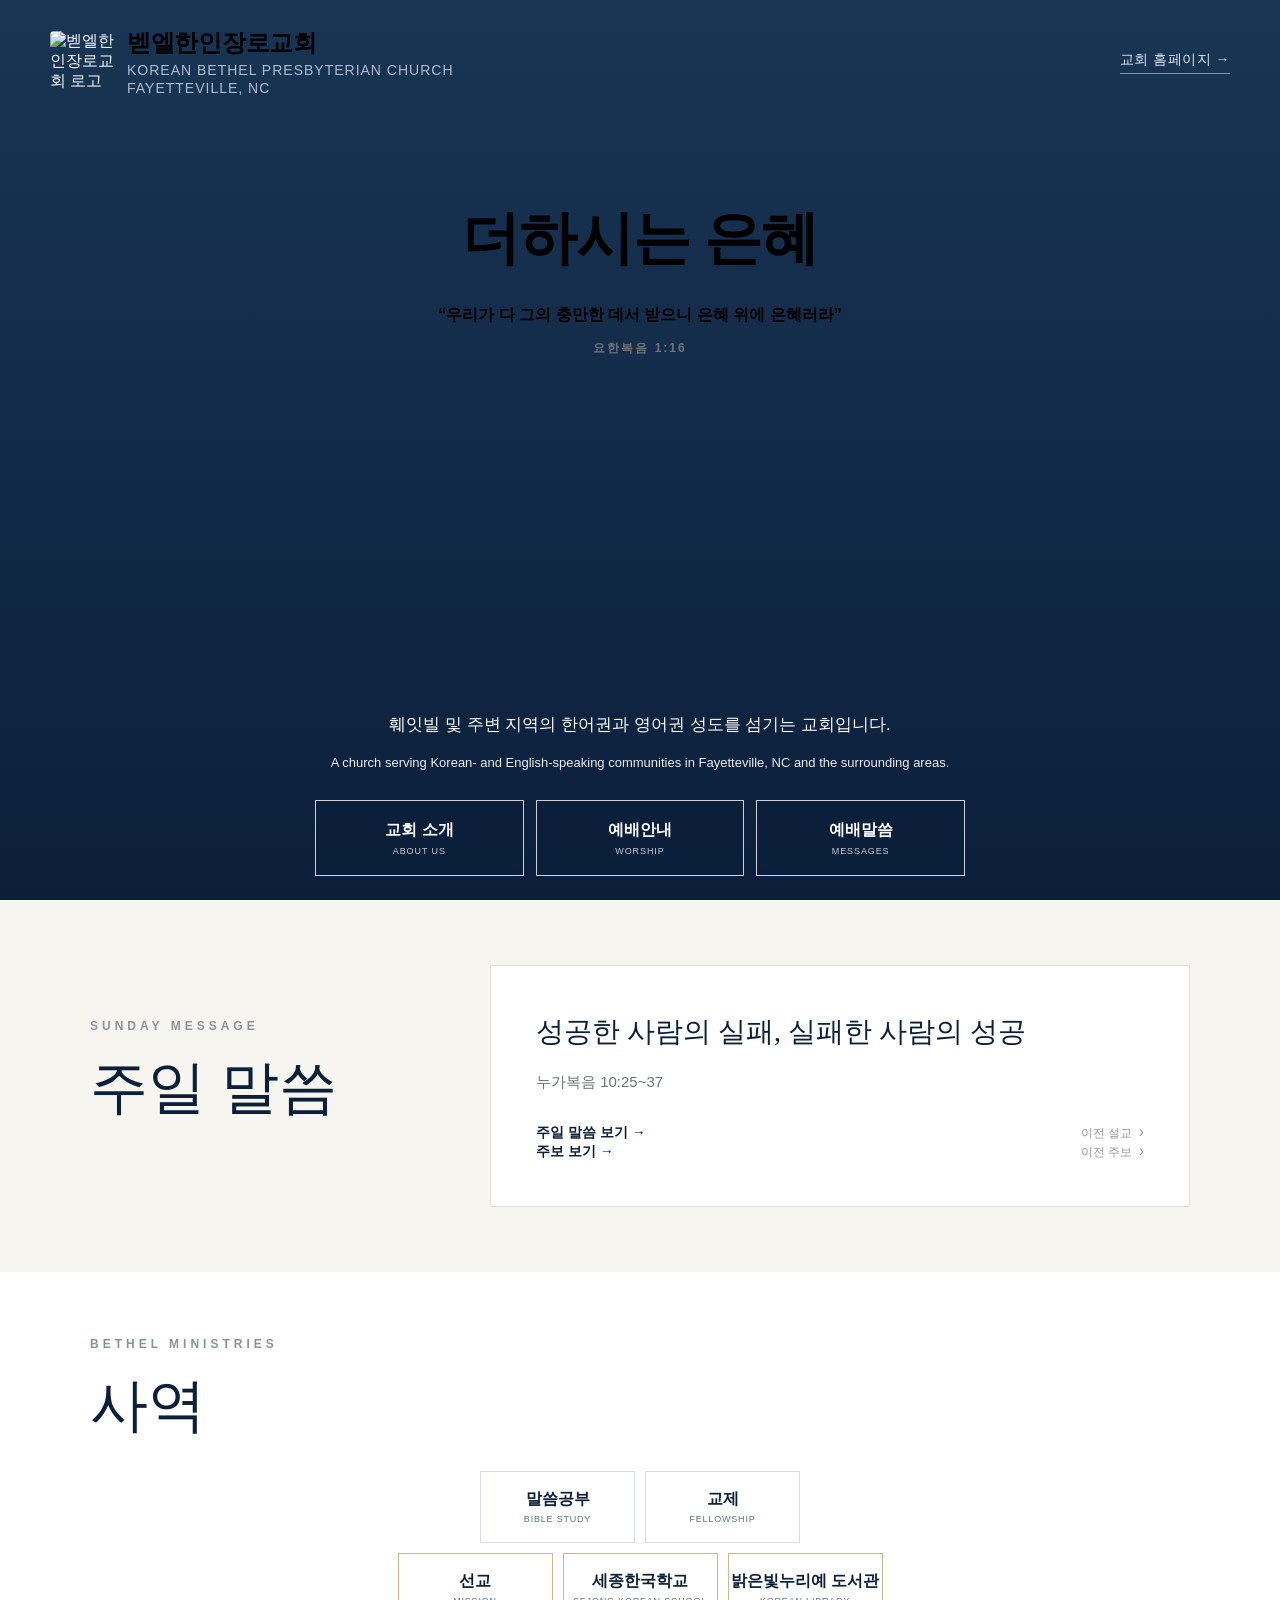
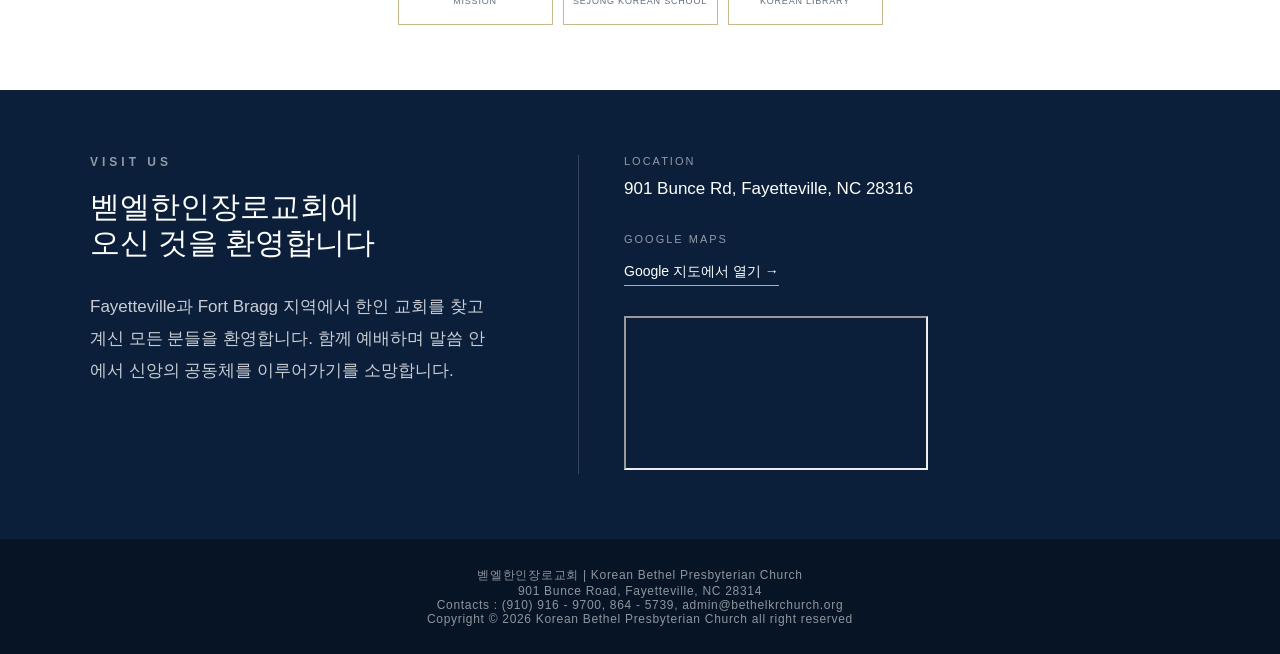
==== commit 1f1d7a28: "Update links in index.html to remove attributes Removed target and rel attributes from links." ====
--- a/index.html
+++ b/index.html
@@ -124,8 +124,6 @@
     <nav class="hero-menu" aria-label="주요 메뉴">
       <a
         href="./about_us.html"
-        target="_blank"
-        rel="noopener"
         class="hero-menu-card">
         <span class="ko">교회 소개</span>
         <span class="en">About Us</span>
@@ -195,7 +193,7 @@
 		  </div>
 			
 			<div class="message-links">
-			  <a href="https://www.bethelkrchurch.org/board/list.do?iboardmanagerseq=24"
+			  <a href="./weekly_bulletin/index.html"
 					target="_blank"
 					rel="noopener"
 					class="text-link">
--- a/assets/css/style.css
+++ b/assets/css/style.css
@@ -44,6 +44,7 @@
       padding: 120px 24px 150px;
       color: #ffffff;
       overflow: hidden;
+      isolation: isolate;
       background: linear-gradient(180deg, #183554 0%, #0B1F3A 100%);
     }
 
@@ -52,7 +53,7 @@
       content: "";
       position: absolute;
       inset: 0;
-      z-index: 0;
+      z-index: -1;
       background: url("../images/church.jpg") center center / cover no-repeat;
     }
 
@@ -144,8 +145,7 @@
     ========================== */
 
     .hero-content {
-      position: relative;
-      z-index: 1;
+      position: static;
       width: 100%;
       max-width: 950px;
       margin-top: 20px;
@@ -220,7 +220,7 @@
     .hero-menu {
       position: absolute;
       left: 50%;
-      bottom: 28px;
+      bottom: 24px;
       width: calc(100% - 48px);
       max-width: 650px;
       margin: 0;
@@ -428,14 +428,15 @@
 	}
 
 
-    .text-link {
-      display: inline-block;
-      color: #0B1F3A;
-      font-size: 14px;
-      font-weight: 600;
-      border-bottom: 1px solid #0B1F3A;
-      padding-bottom: 4px;
-    }
+	.text-link {
+		display: inline-block;
+		color: #0B1F3A;
+		font-size: 14px;
+		font-weight: 600;
+		border-bottom: none;
+		padding-bottom: 0;
+		text-decoration: none;
+	}
 
 
     /* =========================
@@ -794,7 +795,7 @@
 
 
       .hero-menu {
-        bottom: 18px;
+        bottom: 16px;
         width: calc(100% - 28px);
         max-width: 440px;
         grid-template-columns: repeat(3, minmax(0, 1fr));
@@ -916,4 +917,148 @@
 
     }
 
+
+    /* =========================
+       HERO PHOTO READABILITY
+    ========================== */
+
+    .theme-korean,
+    .verse,
+    .church-intro {
+      color: #ffffff;
+      text-shadow:
+        0 1px 2px rgba(0, 0, 0, 0.9),
+        0 3px 10px rgba(0, 0, 0, 0.75);
+    }
+
+    .theme-korean {
+      text-shadow:
+        0 2px 3px rgba(0, 0, 0, 0.95),
+        0 5px 16px rgba(0, 0, 0, 0.75);
+    }
+
+    .church-intro-en {
+      color: rgba(255, 255, 255, 0.92);
+    }
+
+    .hero-menu-card {
+      background: rgba(11, 31, 58, 0.28);
+      border-color: rgba(255, 255, 255, 0.8);
+      text-shadow: 0 1px 4px rgba(0, 0, 0, 0.9);
+      backdrop-filter: blur(2px);
+      -webkit-backdrop-filter: blur(2px);
+    }
+
+
+    /* =========================
+       HERO TEXT POSITION / COLOR
+    ========================== */
+
+    .church-name .ko,
+    .theme-korean,
+    .verse,
+    .verse span {
+      color: #000000;
+    }
+
+    .theme-korean,
+    .verse,
+    .verse span {
+      text-shadow: none;
+    }
+
+    .hero-theme-group {
+      position: absolute;
+      top: 40%;
+      left: 50%;
+      z-index: 2;
+      width: calc(100% - 40px);
+      transform: translate(-50%, -100%);
+    }
+
+    /* 이전 HTML 구조에서도 제목과 구절을 영역 높이만큼 위로 이동 */
+    .hero-content > .theme-korean,
+    .hero-content > .verse {
+      transform: translateY(-120px) !important;
+    }
+
+    .church-intro {
+      position: absolute;
+      left: 50%;
+      bottom: 124px;
+      z-index: 2;
+      width: fit-content;
+      max-width: calc(100% - 48px);
+      margin: 0;
+      padding: 0;
+      background: transparent;
+      border: none;
+      transform: translateX(-50%);
+    }
+
+    .church-intro-ko,
+    .church-intro-en {
+      display: table;
+      width: auto;
+      max-width: 100%;
+      margin-left: auto;
+      margin-right: auto;
+      padding: 6px 10px;
+      background: transparent;
+      border: none;
+      border-radius: 0;
+      backdrop-filter: none;
+      -webkit-backdrop-filter: none;
+      line-height: 1.25;
+    }
+
+    .church-intro-en {
+      margin-top: 8px;
+    }
+
+    .theme-korean,
+    .verse,
+    .verse span {
+      font-weight: 700;
+    }
+
+    @media (max-width: 700px) {
+
+      .hero-theme-group {
+        top: 39%;
+        width: calc(100% - 32px);
+      }
+
+      .church-intro {
+        bottom: 98px;
+        width: fit-content;
+        max-width: calc(100% - 24px);
+        margin: 0;
+        padding: 0;
+      }
+
+    }
+
+    .church-intro .church-intro-en {
+      line-height: 1.1 !important;
+    }
+
+    .church-intro-ko + .church-intro-en {
+      margin-top: 8px;
+    }
+
+    .church-intro-en + .church-intro-en {
+      margin-top: 0;
+    }
+
+    .verse span {
+      color: #6c7379;
+    }
+
+    /* 페이지 전체 글자 그림자 제거 */
+    body,
+    body * {
+      text-shadow: none !important;
+    }
+
   
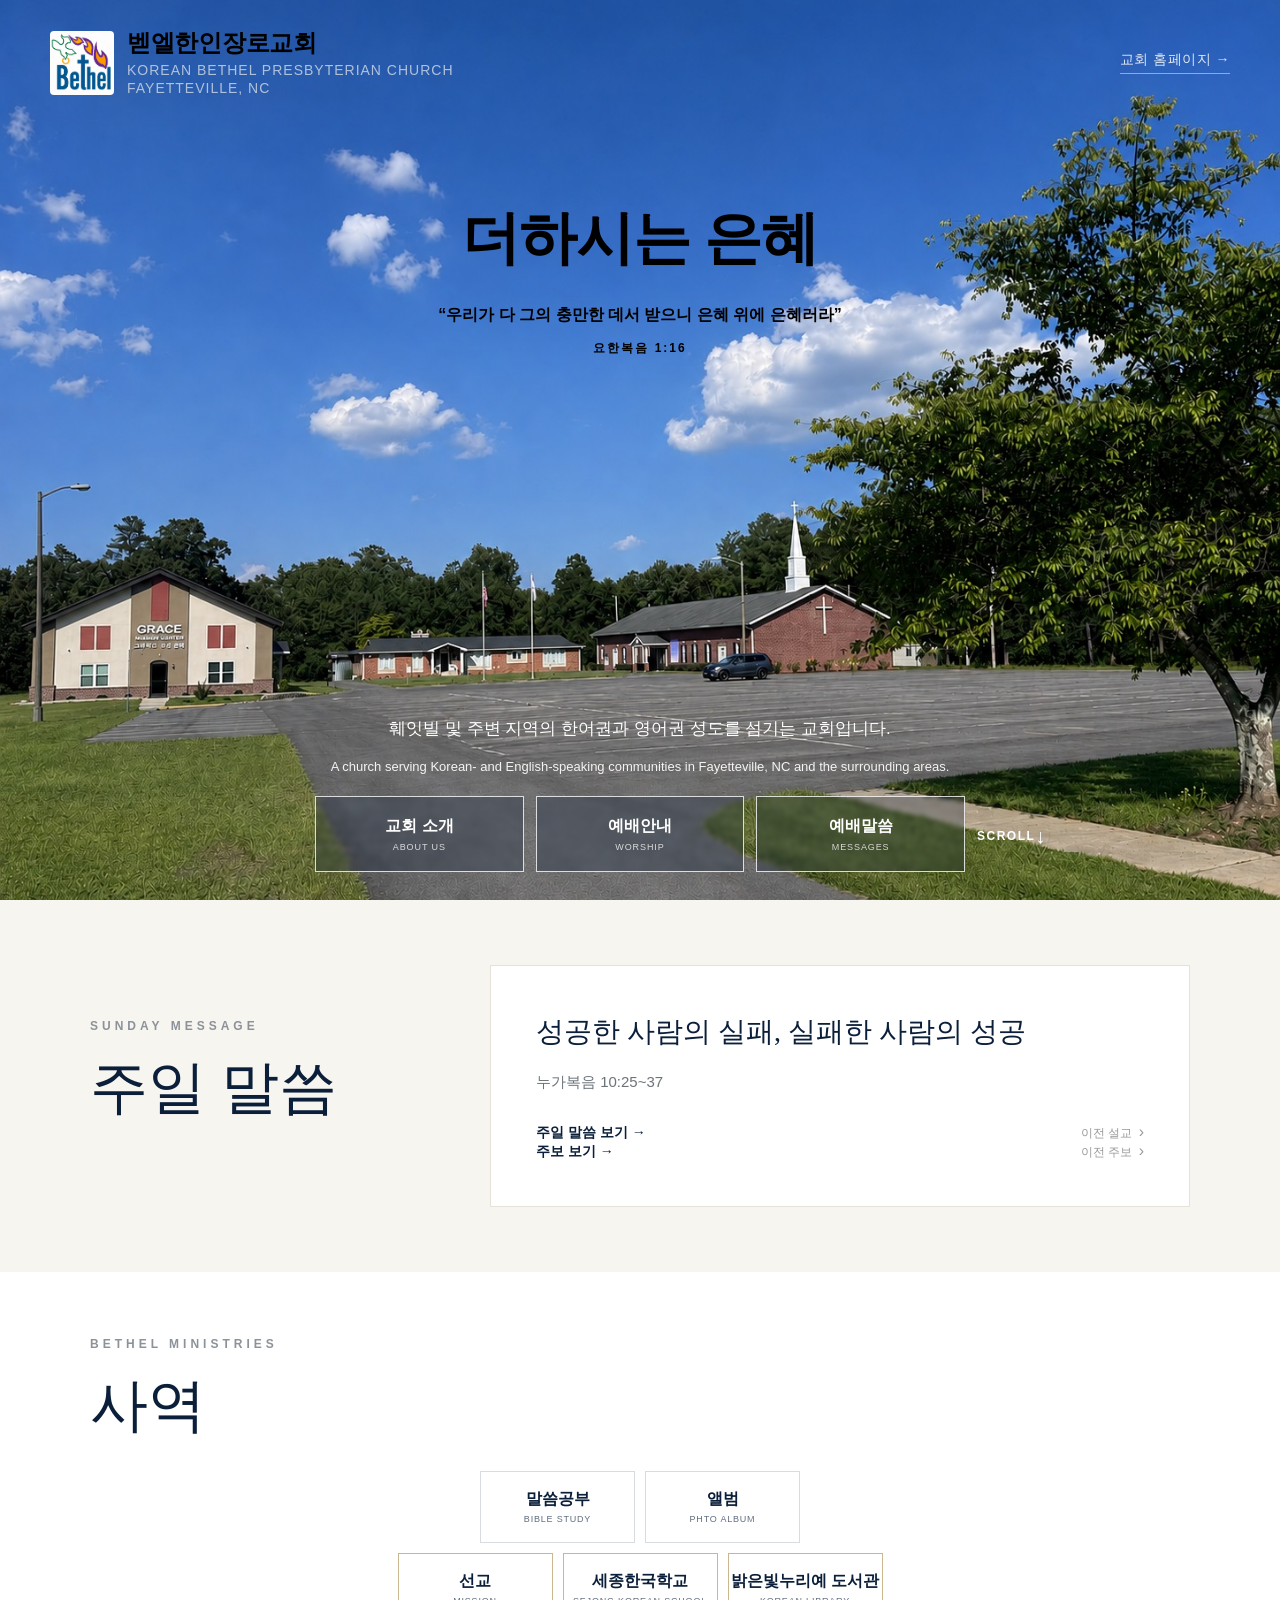
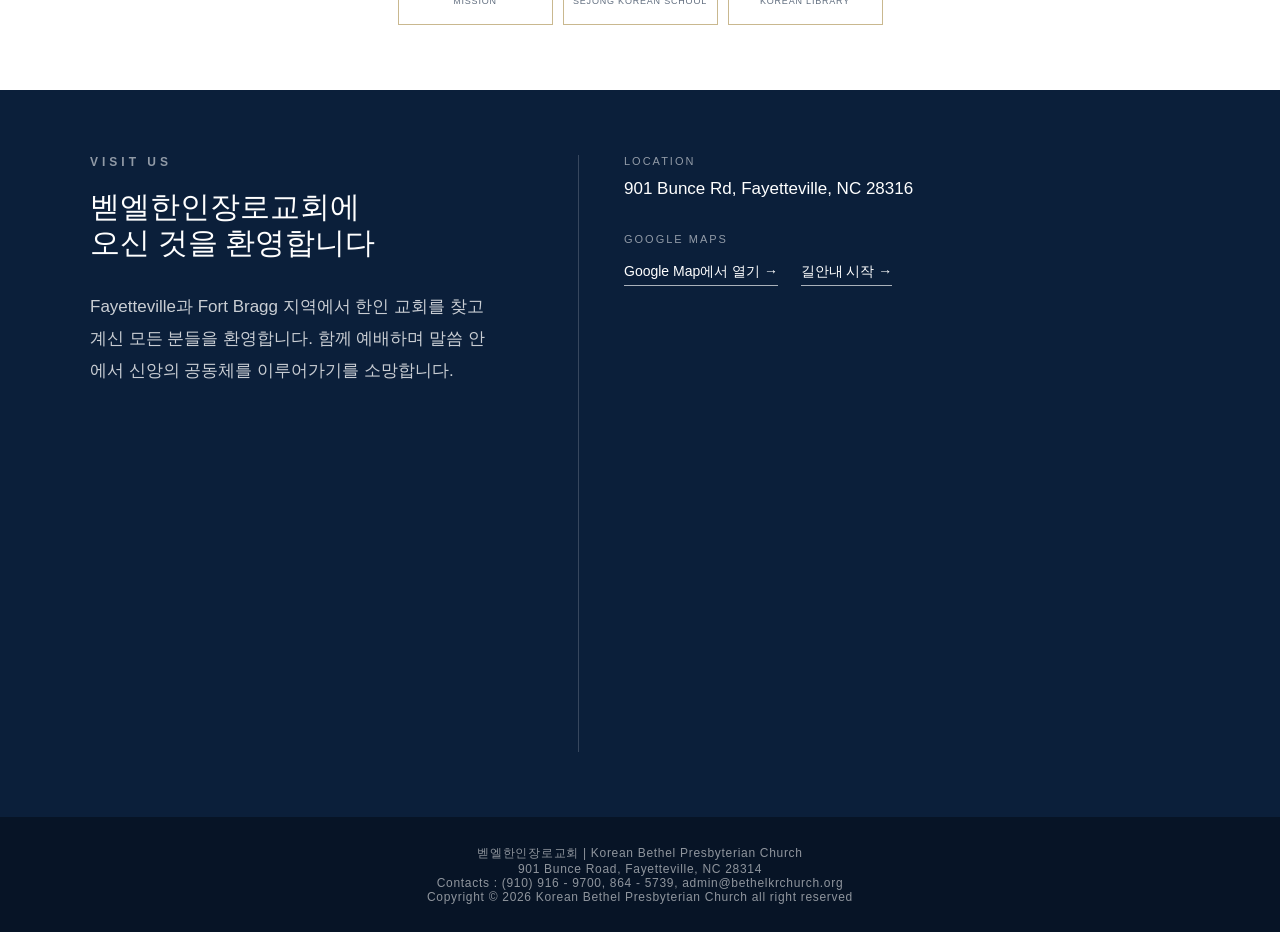
==== commit 3ce48355: "Add files via upload" ====
--- a/index.html
+++ b/index.html
@@ -147,6 +147,11 @@
       </a>
     </nav>
 
+    <a href="#sunday-message" class="scroll-guide" aria-label="주일 말씀 영역으로 이동">
+      <span class="scroll-guide-text">SCROLL</span>
+      <span class="scroll-guide-arrow" aria-hidden="true">↓</span>
+    </a>
+
   </section>
 
 
@@ -155,7 +160,7 @@
        SUNDAY MESSAGE
   ======================================= -->
 
-  <section class="section sunday-message">
+  <section id="sunday-message" class="section sunday-message">
 
     <div class="section-inner">
       <div class="message-grid">
@@ -225,17 +230,17 @@
        CHURCH MINISTRY / MENU
   ======================================= -->
 
-  <section class="section ministry-menu">
+  <section class="section ministry-menu" id="ministry-menu">
 
     <div class="section-inner">
 
       <div class="section-label">BETHEL MINISTRIES</div>
-	  <h2 class="section-title">사역</h2>
+	    <h2 class="section-title">사역</h2>
 
 
       <div class="menu-row menu-row-top">
 
-		<a
+		    <a
           href="https://www.bethelkrchurch.org/board/list.do?iboardmanagerseq=16"
           target="_blank"
           rel="noopener"
@@ -245,12 +250,10 @@
         </a>
 	
         <a
-          href="./community.html"
-          target="_blank"
-          rel="noopener"
+          href="./album/index.html"
           class="menu-card menu-card-primary">
-          <div class="ko">교제</div>
-          <div class="en">Fellowship</div>
+          <div class="ko">앨범</div>
+          <div class="en">PHTO ALBUM</div>
         </a>
 
       </div>
@@ -351,7 +354,15 @@
               target="_blank"
               rel="noopener"
               class="visit-link">
-              Google 지도에서 열기 →
+              Google Map에서 열기 →
+            </a>
+
+            <a
+              href="https://www.google.com/maps/dir/?api=1&amp;destination=901+Bunce+Rd%2C+Fayetteville%2C+NC+28316&amp;travelmode=driving&amp;dir_action=navigate"
+              target="_blank"
+              rel="noopener"
+              class="visit-link direction-link">
+              길안내 시작 →
             </a>
 
           </div>
--- a/assets/css/style.css
+++ b/assets/css/style.css
@@ -220,7 +220,7 @@
     .hero-menu {
       position: absolute;
       left: 50%;
-      bottom: 24px;
+      bottom: 58px;
       width: calc(100% - 48px);
       max-width: 650px;
       margin: 0;
@@ -275,6 +275,53 @@
 
 
     /* =========================
+       SCROLL GUIDE
+    ========================== */
+
+    .scroll-guide {
+      position: absolute;
+      left: 50%;
+      bottom: 9px;
+      z-index: 3;
+      display: flex;
+      flex-direction: column;
+      align-items: center;
+      justify-content: center;
+      min-width: 64px;
+      padding: 4px 10px 3px;
+      color: #ffffff;
+      background: rgba(7, 20, 38, 0.52);
+      border-radius: 999px;
+      transform: translateX(-50%);
+    }
+
+    .scroll-guide-text {
+      font-size: 8px;
+      font-weight: 600;
+      line-height: 1;
+      letter-spacing: 1.8px;
+    }
+
+    .scroll-guide-arrow {
+      margin-top: 1px;
+      font-size: 17px;
+      line-height: 1;
+      animation: scroll-guide-bounce 1.4s ease-in-out infinite;
+    }
+
+    @keyframes scroll-guide-bounce {
+      0%,
+      100% {
+        transform: translateY(-1px);
+      }
+
+      50% {
+        transform: translateY(4px);
+      }
+    }
+
+
+    /* =========================
        COMMON SECTION
     ========================== */
 
@@ -428,15 +475,15 @@
 	}
 
 
-	.text-link {
-		display: inline-block;
-		color: #0B1F3A;
-		font-size: 14px;
-		font-weight: 600;
-		border-bottom: none;
-		padding-bottom: 0;
-		text-decoration: none;
-	}
+    .text-link {
+      display: inline-block;
+      color: #0B1F3A;
+      font-size: 14px;
+      font-weight: 600;
+      border-bottom: none;
+      padding-bottom: 0;
+      text-decoration: none;
+    }
 
 
     /* =========================
@@ -456,7 +503,7 @@
     .menu-intro {
       max-width: 650px;
       margin: 0 auto 55px;
-      font-size: 16px;
+      font-size: 21px;
       line-height: 1.8;
       color: #6b747c;
     }
@@ -608,6 +655,24 @@
       padding-bottom: 4px;
     }
 
+    .direction-link {
+      margin-left: 18px;
+    }
+
+    .map-wrap {
+      width: 100%;
+      max-width: 100%;
+      margin-top: 20px;
+    }
+
+    .google-map {
+      display: block;
+      width: 100%;
+      max-width: 100%;
+      height: clamp(280px, 34vw, 440px);
+      border: 0;
+    }
+
 
     /* =========================
        FOOTER
@@ -717,6 +782,12 @@
         padding-top: 35px;
       }
 
+      .map-wrap,
+      .google-map {
+        width: 100%;
+        max-width: 100%;
+      }
+
     }
 
 
@@ -795,7 +866,7 @@
 
 
       .hero-menu {
-        bottom: 16px;
+        bottom: 52px;
         width: calc(100% - 28px);
         max-width: 440px;
         grid-template-columns: repeat(3, minmax(0, 1fr));
@@ -864,6 +935,14 @@
         font-size: 24px;
       }
 
+      .direction-link {
+        margin-left: 12px;
+      }
+
+      .google-map {
+        height: 320px;
+      }
+
 
       .menu-row {
         flex-wrap: wrap;
@@ -915,6 +994,14 @@
         font-size: 6.5px;
       }
 
+    }
+
+    @media (max-width: 420px) {
+      .direction-link {
+        display: table;
+        margin-left: 0;
+        margin-top: 14px;
+      }
     }
 
 
@@ -985,7 +1072,7 @@
     .church-intro {
       position: absolute;
       left: 50%;
-      bottom: 124px;
+      bottom: 150px;
       z-index: 2;
       width: fit-content;
       max-width: calc(100% - 48px);
@@ -1030,7 +1117,7 @@
       }
 
       .church-intro {
-        bottom: 98px;
+        bottom: 132px;
         width: fit-content;
         max-width: calc(100% - 24px);
         margin: 0;
@@ -1052,7 +1139,7 @@
     }
 
     .verse span {
-      color: #6c7379;
+      color: #000000;
     }
 
     /* 페이지 전체 글자 그림자 제거 */
@@ -1061,4 +1148,86 @@
       text-shadow: none !important;
     }
 
-  
+
+    /* =========================
+       SCROLL GUIDE — 예배말씀 오른쪽
+    ========================== */
+
+    .scroll-guide {
+      position: absolute;
+      left: calc(50% + 337px);
+      bottom: 54px;
+      z-index: 3;
+      width: auto;
+      min-width: 0;
+      padding: 0;
+      display: inline-flex;
+      flex-flow: row nowrap;
+      align-items: center;
+      justify-content: center;
+      color: #FFFFFF;
+      background: transparent;
+      border: none;
+      border-radius: 0;
+      white-space: nowrap;
+      text-decoration: none;
+      transform: none;
+    }
+
+    .scroll-guide-text {
+      display: inline-block;
+      font-size: 12px;
+      font-weight: 600;
+      line-height: 1;
+      letter-spacing: 1.5px;
+    }
+
+    .scroll-guide-arrow {
+      display: inline-block;
+      margin-left: 0px;
+      font-size: 20px;
+      line-height: 1;
+      animation: scroll-guide-bounce 1.4s ease-in-out infinite;
+    }
+
+    @media (max-width: 780px) {
+      .hero-menu {
+        left: calc(50% - 28px);
+        width: calc(100% - 84px);
+      }
+
+      .scroll-guide {
+        left: auto;
+        right: 7px;
+        bottom: 43px;
+      }
+
+      .scroll-guide-text {
+        font-size: 10px;
+        letter-spacing: 1px;
+      }
+
+      .scroll-guide-arrow {
+        margin-left: 0px;
+        font-size: 20px;
+      }
+    }
+
+    /* HERO 하단 소개 문구와 메뉴를 기존 위치보다 30px 아래로 이동 */
+    .hero-menu {
+      bottom: 28px;
+    }
+
+    .church-intro {
+      bottom: 120px;
+    }
+
+    @media (max-width: 780px) {
+      .hero-menu {
+        bottom: 22px;
+      }
+
+      .church-intro {
+        bottom: 102px;
+      }
+    }
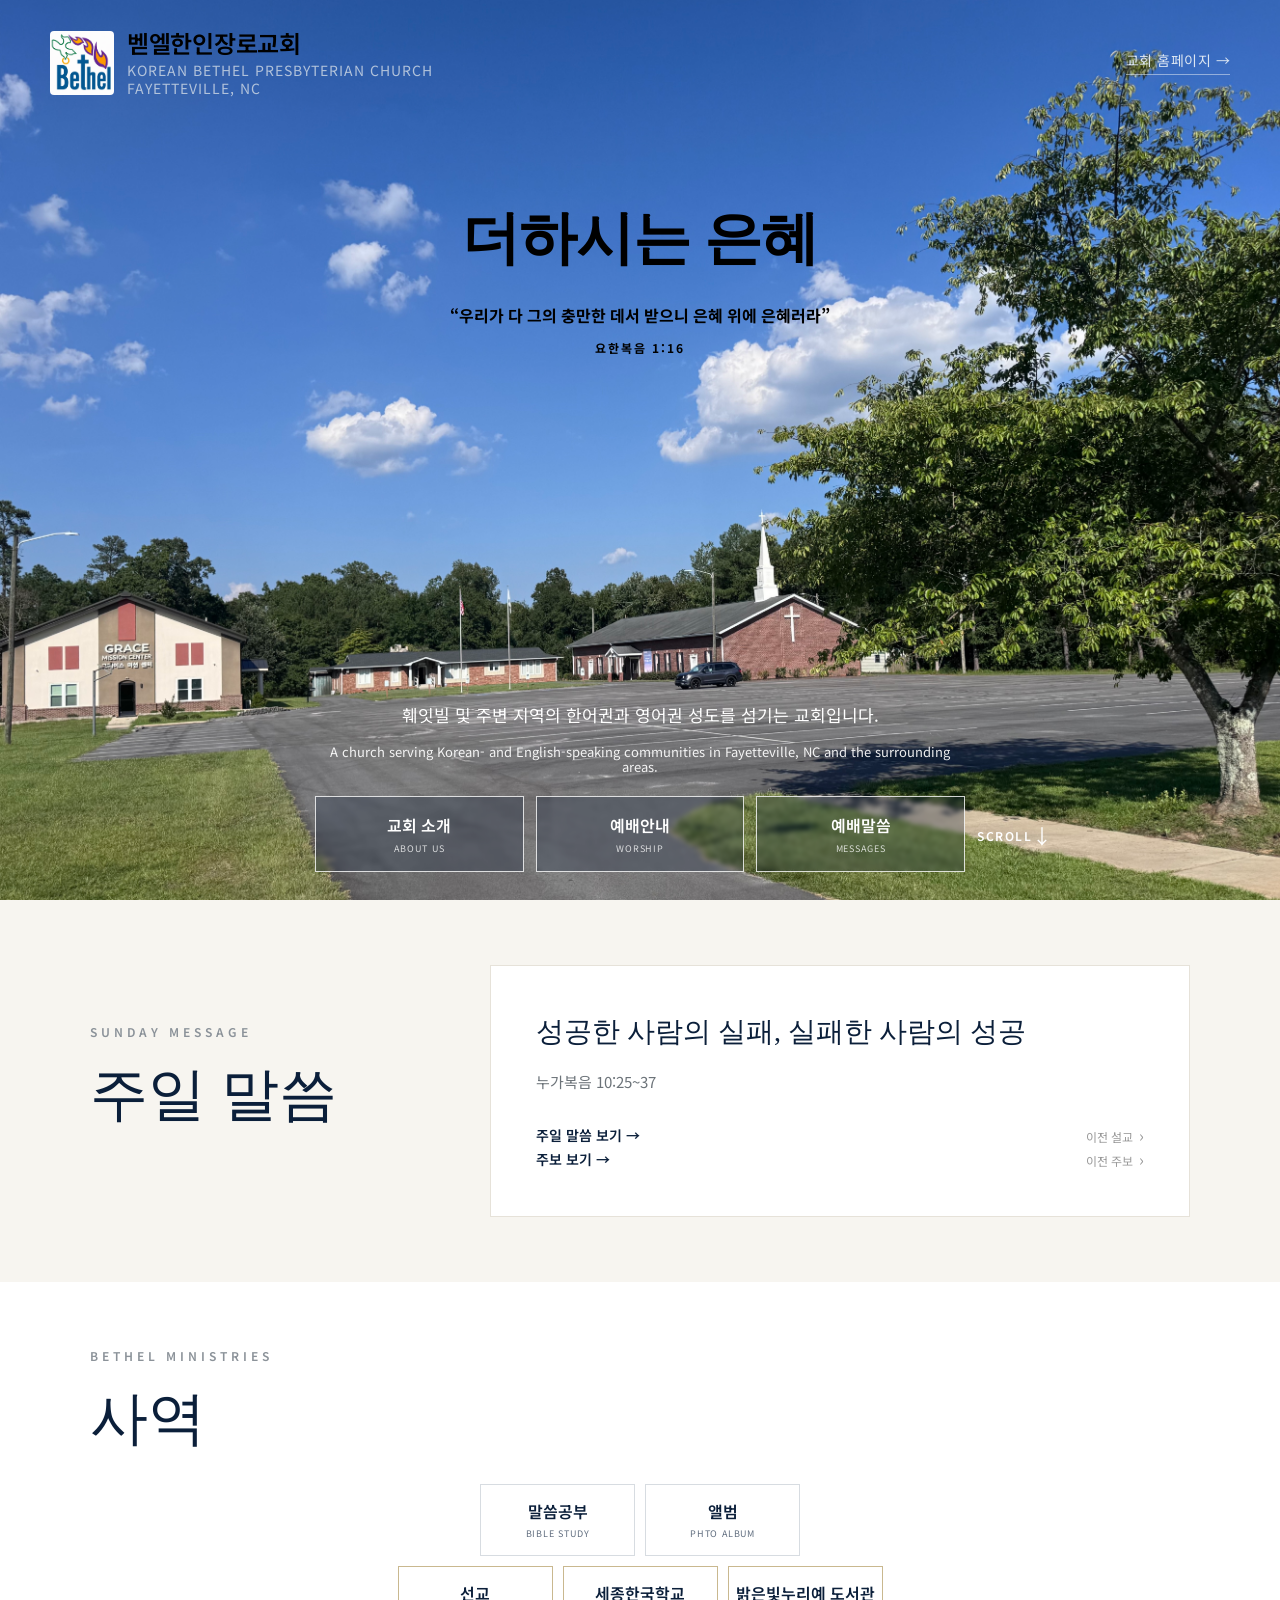
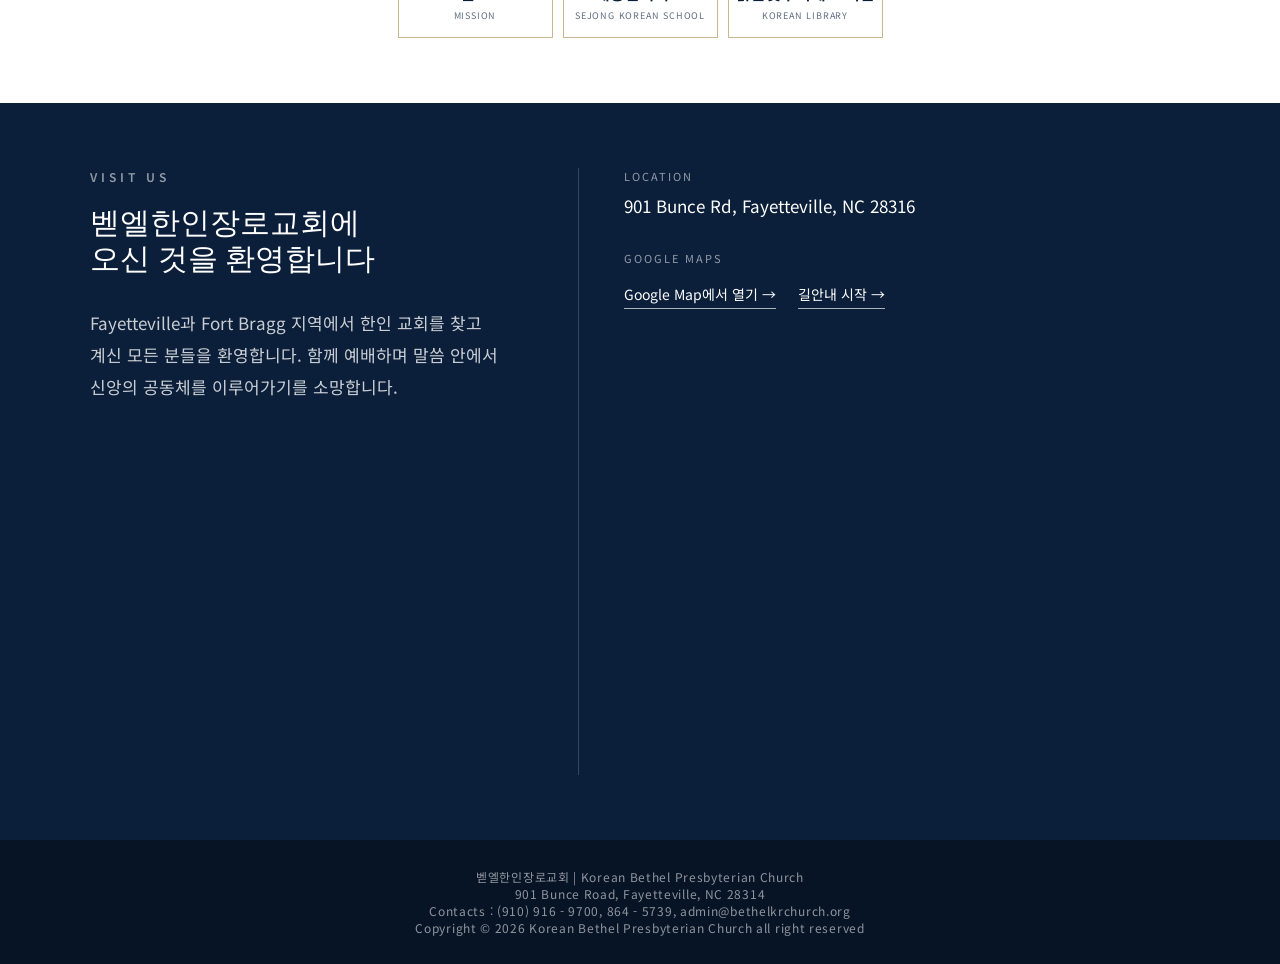
==== commit ceb95762: "Add Google Fonts preconnect and stylesheet links" ====
--- a/index.html
+++ b/index.html
@@ -43,7 +43,12 @@
   }
   </script>
 
-  
+  <link rel="preconnect" href="https://fonts.googleapis.com">
+  <link rel="preconnect" href="https://fonts.gstatic.com" crossorigin>
+  <link
+      href="https://fonts.googleapis.com/css2?family=Noto+Sans+KR:wght@300;400;500;600;700&display=swap"
+      rel="stylesheet">
+	
   <link rel="stylesheet" href="./assets/css/style.css">
 </head>
 
--- a/assets/css/style.css
+++ b/assets/css/style.css
@@ -796,6 +796,10 @@
     ========================== */
 
     @media (max-width: 700px) {
+
+      .hero::before {
+        background-position: left center;
+      }
 
       .hero {
 
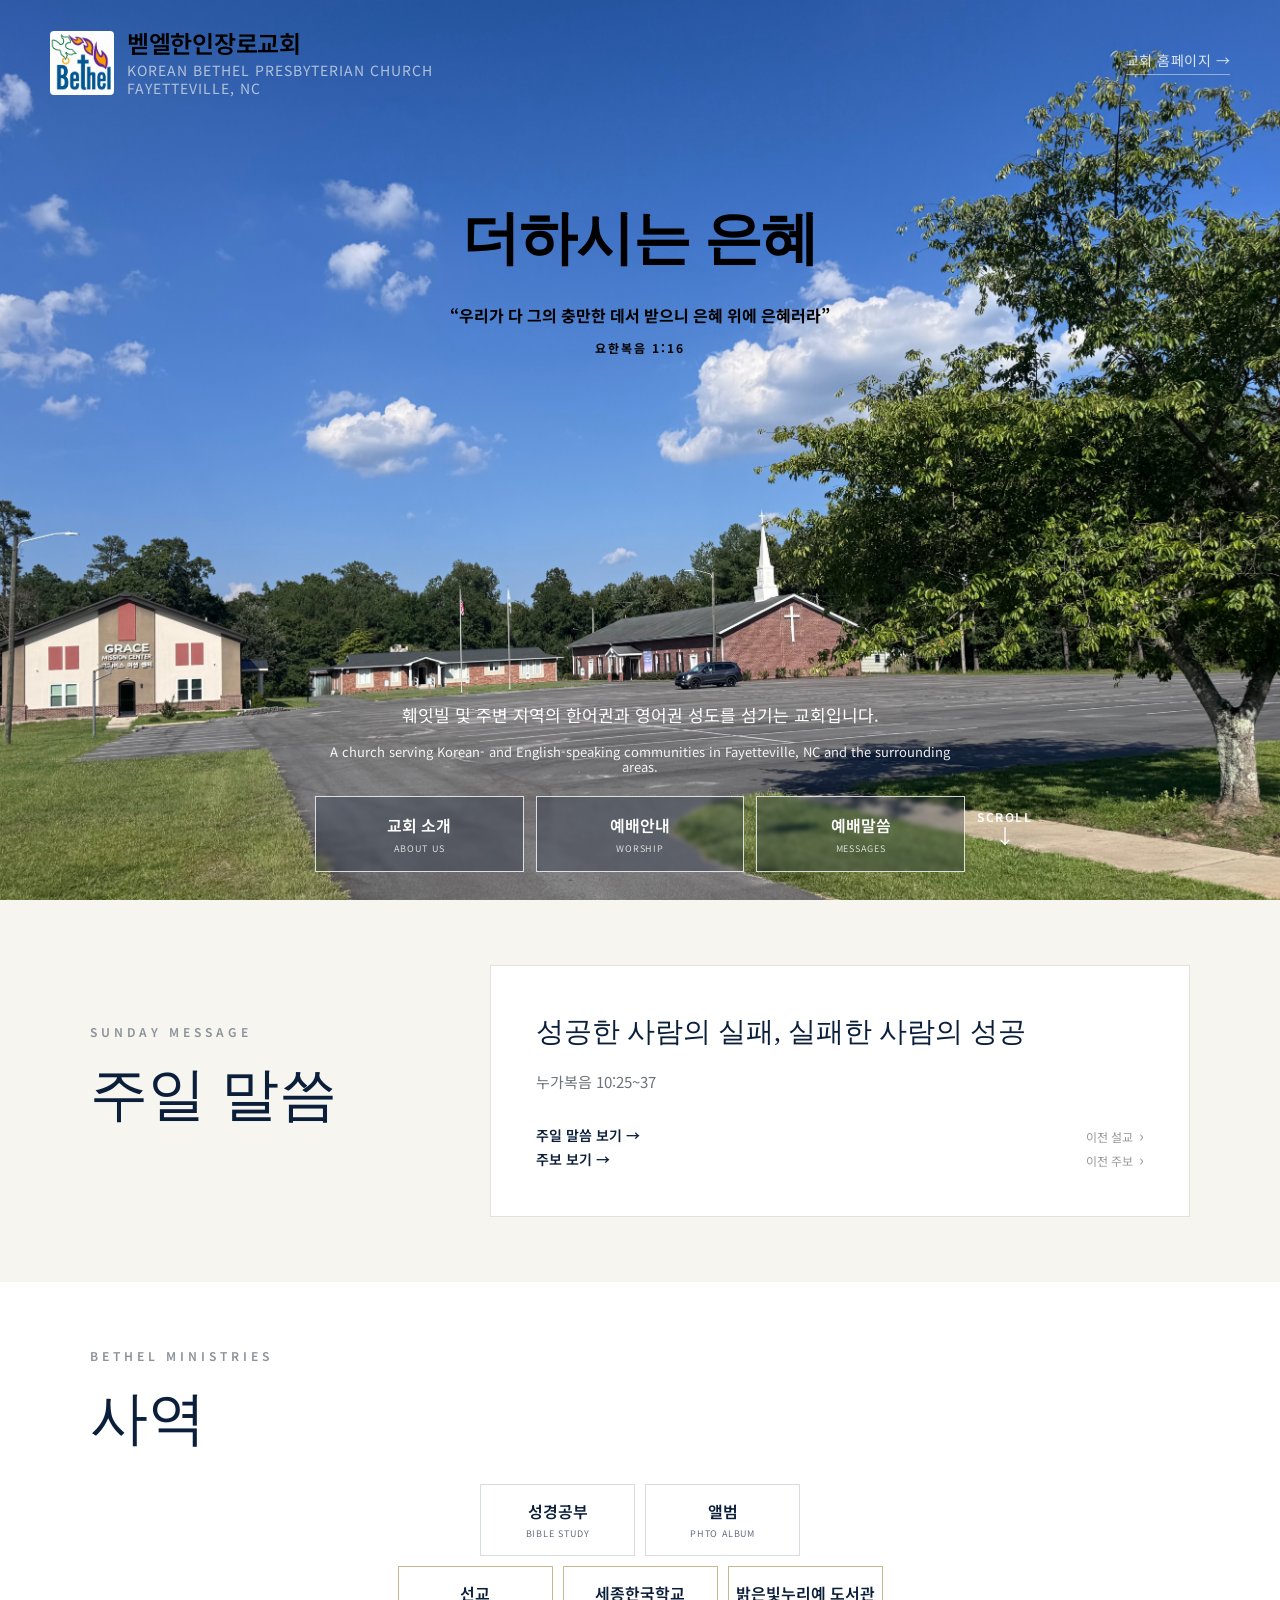
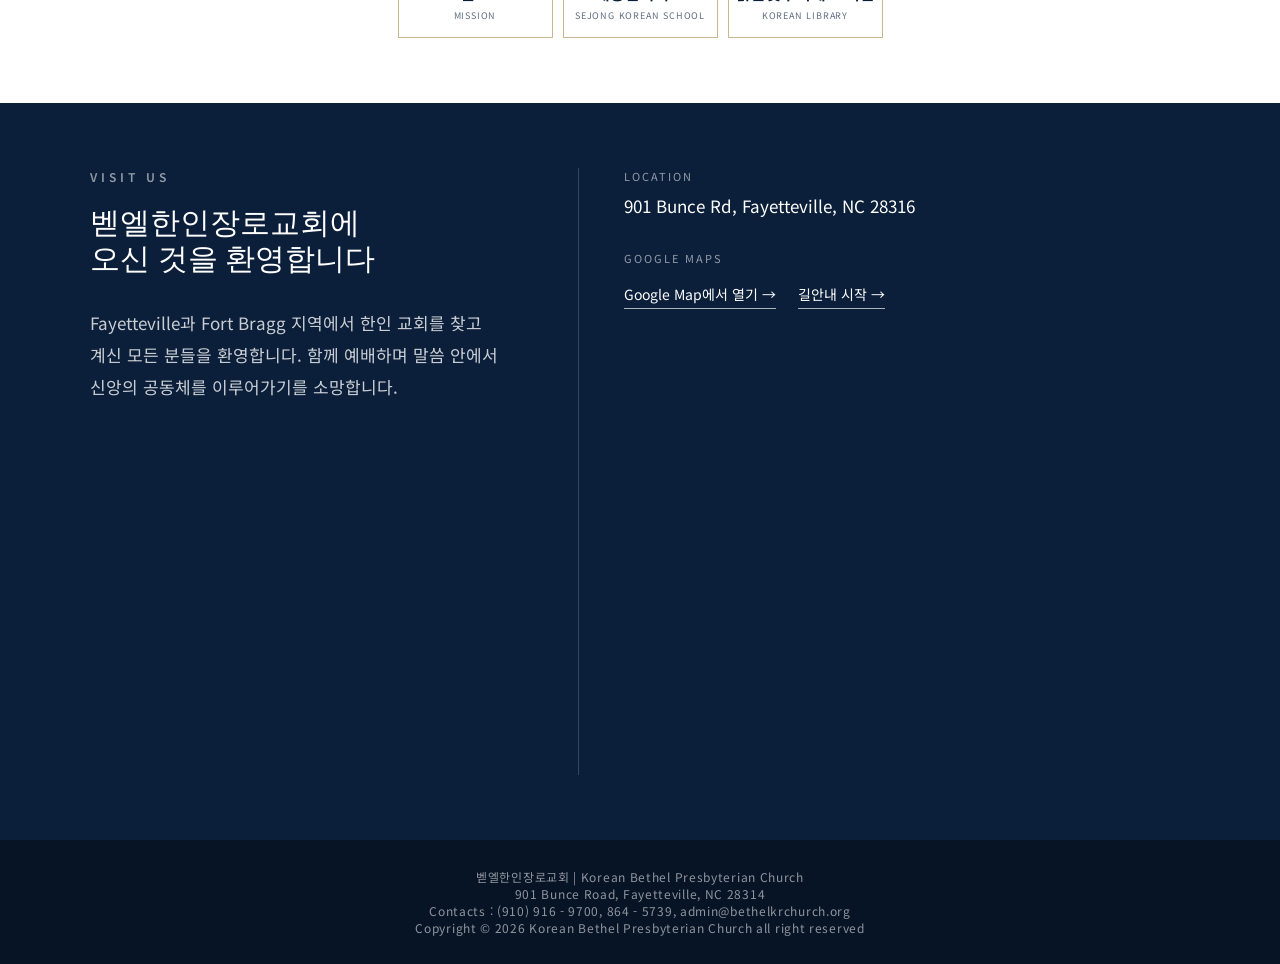
==== commit 2467cfd5: "add for bible study and sejong korean school" ====
--- a/index.html
+++ b/index.html
@@ -178,11 +178,12 @@
 
         <div class="message-card">
           <!-- <div class="date">SUNDAY WORSHIP</div> -->
-          <h3>성공한 사람의 실패, 실패한 사람의 성공</h3>
-          <p>누가복음 10:25~37</p>
+          <h3 id="sunday-message-title">성공한 사람의 실패, 실패한 사람의 성공</h3>
+          <p id="sunday-message-scripture">누가복음 10:25~37</p>
 
 		  <div class="message-links">
-			  <a href="https://youtu.be/2qtgqJYjHQY?si=_G63cn7wl_Z23UoJ"
+			  <a id="sunday-message-link"
+					href="https://youtu.be/2qtgqJYjHQY?si=_G63cn7wl_Z23UoJ"
 					target="_blank"
 					rel="noopener"
 					class="text-link">
@@ -246,11 +247,9 @@
       <div class="menu-row menu-row-top">
 
 		    <a
-          href="https://www.bethelkrchurch.org/board/list.do?iboardmanagerseq=16"
-          target="_blank"
-          rel="noopener"
+          href="./bible_study.html"
           class="menu-card menu-card-primary">
-          <div class="ko">말씀공부</div>
+          <div class="ko">성경공부</div>
           <div class="en">Bible Study</div>
         </a>
 	
@@ -275,9 +274,7 @@
         </a>
 
         <a
-          href="https://www.bethelkrchurch.org/board/list.do?iboardmanagerseq=30"
-          target="_blank"
-          rel="noopener"
+          href="./sejong_korean_school.html"
           class="menu-card menu-card-secondary">
           <div class="ko">세종한국학교</div>
           <div class="en">Sejong Korean School</div>
@@ -409,6 +406,32 @@
   </footer>
 
 
+  <script src="./assets/script/latest_message.js"></script>
+  <script>
+    (function () {
+      const message = window.latestSundayMessage;
+
+      if (!message) {
+        return;
+      }
+
+      const title = document.getElementById("sunday-message-title");
+      const scripture = document.getElementById("sunday-message-scripture");
+      const link = document.getElementById("sunday-message-link");
+
+      if (title && message.title) {
+        title.textContent = message.title;
+      }
+
+      if (scripture && message.scripture) {
+        scripture.textContent = message.scripture;
+      }
+
+      if (link && message.youtubeUrl) {
+        link.href = message.youtubeUrl;
+      }
+    })();
+  </script>
   <script src="./assets/js/script.js"></script>
 </body>
 
--- a/assets/css/style.css
+++ b/assets/css/style.css
@@ -1166,7 +1166,8 @@
       min-width: 0;
       padding: 0;
       display: inline-flex;
-      flex-flow: row nowrap;
+      flex-flow: column nowrap;
+      gap: 2px;
       align-items: center;
       justify-content: center;
       color: #FFFFFF;
@@ -1203,7 +1204,10 @@
       .scroll-guide {
         left: auto;
         right: 7px;
-        bottom: 43px;
+        bottom: 5px;
+        flex-direction: column;
+        align-items: center;
+        gap: 2px;
       }
 
       .scroll-guide-text {
@@ -1212,7 +1216,7 @@
       }
 
       .scroll-guide-arrow {
-        margin-left: 0px;
+        margin: 0;
         font-size: 20px;
       }
     }
